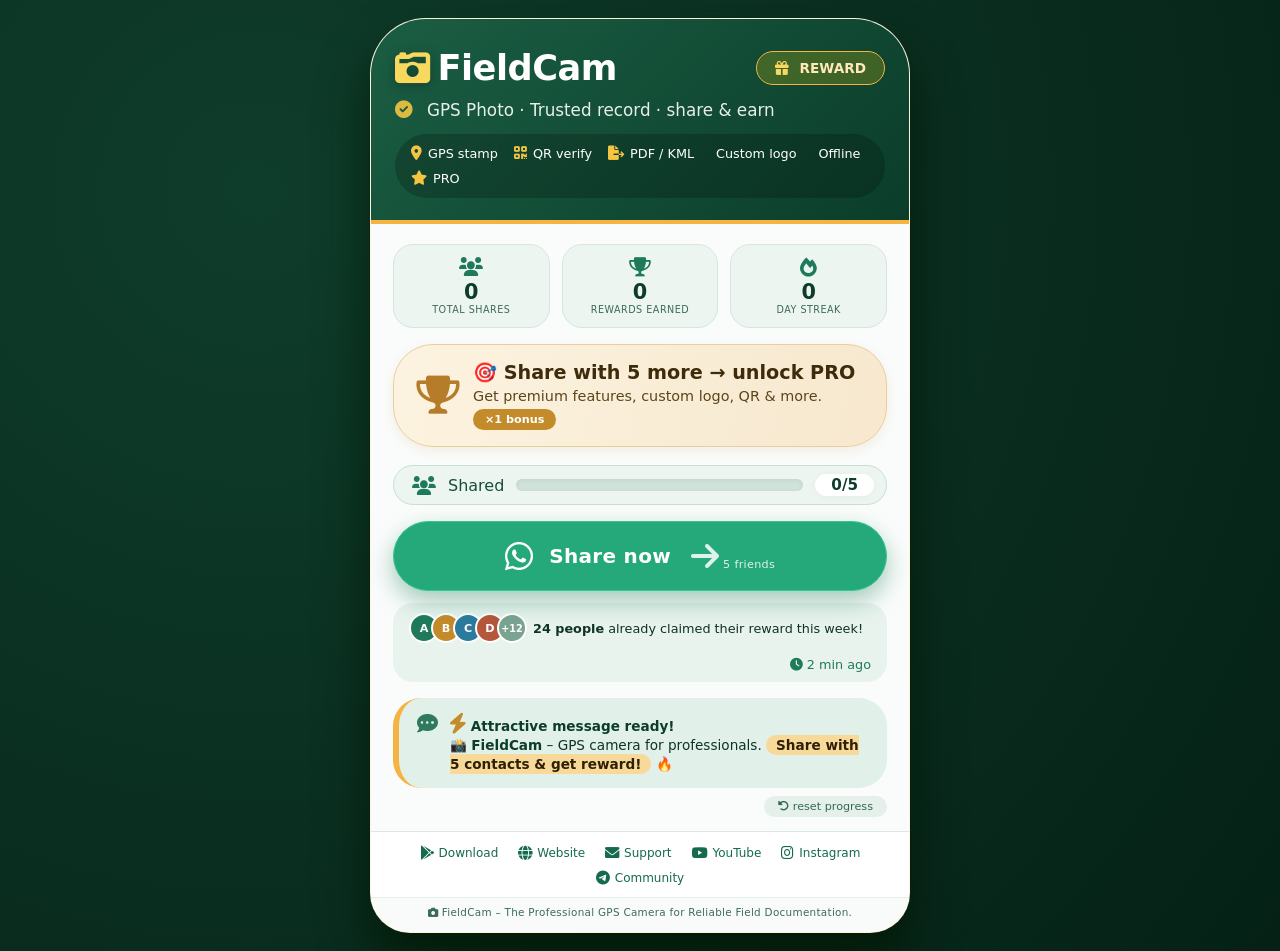
==== reward/index.html @ 51c10abf "Create index.html" ====
<!DOCTYPE html>
<html lang="en">
<head>
    <meta charset="UTF-8">
    <meta name="viewport" content="width=device-width, initial-scale=1.0, maximum-scale=1.0, user-scalable=yes">
    <title>FieldCam · Share & Earn Rewards</title>
    <!-- Font Awesome 6 (free) -->
    <link rel="stylesheet" href="https://cdnjs.cloudflare.com/ajax/libs/font-awesome/6.0.0-beta3/css/all.min.css">
    <style>
        * {
            margin: 0;
            padding: 0;
            box-sizing: border-box;
            font-family: 'Segoe UI', Roboto, system-ui, -apple-system, sans-serif;
        }

        body {
            background: radial-gradient(circle at 20% 20%, #0f3d2b, #052116);
            min-height: 100vh;
            display: flex;
            justify-content: center;
            align-items: center;
            padding: 18px;
            margin: 0;
        }

        .share-card {
            max-width: 540px;
            width: 100%;
            background: #ffffff;
            border-radius: 56px 56px 40px 40px;
            box-shadow: 0 30px 50px rgba(0, 20, 0, 0.7);
            overflow: hidden;
            transition: all 0.2s ease;
            border: 1px solid rgba(255, 215, 120, 0.3);
            position: relative;
        }

        /* Floating particles / confetti */
        .confetti-container {
            position: absolute;
            top: 0;
            left: 0;
            width: 100%;
            height: 100%;
            pointer-events: none;
            overflow: hidden;
            z-index: 10;
        }
        .confetti {
            position: absolute;
            width: 8px;
            height: 8px;
            border-radius: 2px;
            opacity: 0;
            animation: confettiFall 3s ease-in forwards;
        }
        @keyframes confettiFall {
            0% { transform: translateY(-20px) rotate(0deg); opacity: 1; }
            100% { transform: translateY(400px) rotate(720deg); opacity: 0; }
        }

        .hero {
            background: linear-gradient(135deg, #1b5e44, #0b3d2a);
            padding: 28px 24px 22px 24px;
            color: white;
            position: relative;
            border-bottom: 4px solid #f5b342;
            z-index: 2;
        }

        .hero-top {
            display: flex;
            align-items: center;
            justify-content: space-between;
            flex-wrap: wrap;
            gap: 8px;
        }

        .hero-top h1 {
            font-size: 2.2rem;
            font-weight: 800;
            letter-spacing: -0.5px;
            display: flex;
            align-items: center;
            gap: 8px;
        }

        .hero-top h1 i {
            color: #f9d85e;
            filter: drop-shadow(0 2px 6px rgba(0, 0, 0, 0.3));
        }

        .hero-badge {
            background: rgba(255, 215, 0, 0.2);
            backdrop-filter: blur(4px);
            padding: 8px 18px;
            border-radius: 60px;
            font-weight: 600;
            font-size: 0.85rem;
            border: 1px solid #f5b342;
            color: #ffe9b6;
            animation: pulseBadge 2s infinite;
        }
        @keyframes pulseBadge {
            0%, 100% { transform: scale(1); }
            50% { transform: scale(1.05); }
        }

        .hero-badge i {
            margin-right: 6px;
            color: #f9d85e;
        }

        .hero-tagline {
            margin-top: 12px;
            font-size: 1.05rem;
            opacity: 0.9;
            font-weight: 400;
            display: flex;
            align-items: center;
            gap: 14px;
            flex-wrap: wrap;
        }

        .hero-tagline i {
            color: #f5c542;
            font-size: 1.1rem;
        }

        .hero-features {
            display: flex;
            flex-wrap: wrap;
            gap: 10px 16px;
            margin-top: 14px;
            background: rgba(0, 0, 0, 0.2);
            padding: 12px 16px;
            border-radius: 60px;
            backdrop-filter: blur(2px);
            font-size: 0.8rem;
            font-weight: 500;
        }

        .hero-features span {
            display: flex;
            align-items: center;
            gap: 6px;
        }

        .hero-features i {
            color: #f5c542;
            font-size: 0.9rem;
        }

        .content {
            padding: 20px 22px 14px 22px;
            background: #fafcfb;
            position: relative;
            z-index: 2;
        }

        /* Stats row */
        .stats-row {
            display: flex;
            gap: 12px;
            margin-bottom: 16px;
        }
        .stat-item {
            flex: 1;
            background: #edf5f0;
            border-radius: 20px;
            padding: 12px 10px;
            text-align: center;
            border: 1px solid #d4e6de;
        }
        .stat-item i {
            color: #1f7a5c;
            font-size: 1.2rem;
            display: block;
            margin-bottom: 4px;
        }
        .stat-item .number {
            font-size: 1.3rem;
            font-weight: 800;
            color: #0b3d2a;
        }
        .stat-item .label {
            font-size: 0.6rem;
            color: #3f6a5a;
            text-transform: uppercase;
            letter-spacing: 0.5px;
        }

        .reward-cta {
            background: linear-gradient(105deg, #fcf3e0, #f7e8ce);
            border-radius: 40px;
            padding: 16px 22px;
            display: flex;
            align-items: center;
            gap: 14px;
            border: 1px solid #eace9e;
            margin-bottom: 18px;
            box-shadow: 0 4px 12px rgba(181, 135, 50, 0.12);
            transition: all 0.3s ease;
        }
        .reward-cta.rewarded {
            background: #f7e9cf;
            border-color: #dba14b;
        }

        .reward-cta i {
            font-size: 2.4rem;
            color: #c48b2b;
        }

        .reward-cta div {
            flex: 1;
        }

        .reward-cta strong {
            font-size: 1.2rem;
            color: #3d2b0c;
            display: block;
            line-height: 1.3;
        }

        .reward-cta span {
            font-size: 0.9rem;
            color: #5c451b;
            font-weight: 500;
        }

        /* Multiplier badge */
        .multiplier-badge {
            background: #c48b2b;
            color: white;
            padding: 4px 12px;
            border-radius: 40px;
            font-size: 0.7rem;
            font-weight: 700;
            display: inline-block;
            margin-top: 4px;
        }

        .progress-block {
            background: #edf5f0;
            border-radius: 60px;
            padding: 8px 12px 8px 18px;
            display: flex;
            align-items: center;
            gap: 12px;
            margin: 12px 0 16px 0;
            border: 1px solid #c8dfd2;
        }

        .progress-block i {
            color: #1f7a5c;
            font-size: 1.2rem;
        }

        .progress-track {
            flex: 1;
            height: 12px;
            background: #d0e3da;
            border-radius: 40px;
            overflow: hidden;
            box-shadow: inset 0 1px 4px rgba(0, 0, 0, 0.08);
        }

        .progress-fill {
            height: 100%;
            width: 0%;
            background: linear-gradient(90deg, #f5b042, #f7c86a, #f5b042);
            background-size: 200% 100%;
            border-radius: 40px;
            transition: width 0.5s cubic-bezier(0.2, 0.9, 0.4, 1);
            animation: shimmer 2s infinite linear;
        }

        @keyframes shimmer {
            0% {
                background-position: 0% 0;
            }
            100% {
                background-position: 200% 0;
            }
        }

        .share-counter {
            background: white;
            padding: 2px 16px;
            border-radius: 60px;
            font-weight: 700;
            color: #0f3d2b;
            font-size: 0.95rem;
            box-shadow: 0 1px 6px rgba(0, 0, 0, 0.04);
        }

        /* Share button with ripple */
        .btn-whatsapp {
            background: #25a87a;
            border: none;
            color: white;
            font-weight: 700;
            font-size: 1.25rem;
            padding: 18px 16px;
            border-radius: 80px;
            width: 100%;
            display: flex;
            align-items: center;
            justify-content: center;
            gap: 16px;
            box-shadow: 0 10px 24px rgba(27, 126, 87, 0.4);
            transition: all 0.2s ease;
            cursor: pointer;
            border: 1px solid #34c78f;
            letter-spacing: 0.3px;
            margin: 6px 0 10px 0;
            position: relative;
            overflow: hidden;
        }
        .btn-whatsapp .ripple {
            position: absolute;
            border-radius: 50%;
            background: rgba(255, 255, 255, 0.3);
            transform: scale(0);
            animation: rippleAnim 0.6s linear;
        }
        @keyframes rippleAnim {
            to { transform: scale(4); opacity: 0; }
        }

        .btn-whatsapp i {
            font-size: 2rem;
        }

        .btn-whatsapp:active {
            transform: scale(0.96);
            background: #1a8b64;
            box-shadow: 0 4px 12px rgba(0, 0, 0, 0.2);
        }

        .btn-whatsapp:disabled {
            background: #94b9aa;
            border-color: #7b9f8f;
            box-shadow: none;
            opacity: 0.7;
            cursor: default;
            transform: none;
        }

        .btn-whatsapp .small-note {
            font-weight: 400;
            font-size: 0.7rem;
            opacity: 0.85;
            margin-left: 4px;
        }

        /* Social proof */
        .social-proof {
            background: #e8f3ee;
            border-radius: 20px;
            padding: 10px 16px;
            margin: 12px 0 8px 0;
            display: flex;
            align-items: center;
            gap: 14px;
            flex-wrap: wrap;
            font-size: 0.8rem;
            color: #0f3326;
        }
        .social-proof .avatars {
            display: flex;
        }
        .social-proof .avatars span {
            width: 30px;
            height: 30px;
            border-radius: 50%;
            background: #1f7a5c;
            color: white;
            display: flex;
            align-items: center;
            justify-content: center;
            font-size: 0.7rem;
            font-weight: 700;
            margin-right: -8px;
            border: 2px solid white;
        }
        .social-proof .avatars span:nth-child(2) { background: #c48b2b; }
        .social-proof .avatars span:nth-child(3) { background: #2c7a9e; }
        .social-proof .avatars span:nth-child(4) { background: #b5573a; }

        .reset-row {
            display: flex;
            justify-content: flex-end;
            margin-top: 8px;
        }

        .reset-btn {
            background: transparent;
            border: none;
            color: #2e6b54;
            font-size: 0.7rem;
            padding: 4px 14px;
            border-radius: 40px;
            background: #e5f0ea;
            cursor: pointer;
            transition: 0.15s;
            font-weight: 500;
        }

        .reset-btn:active {
            background: #cde0d4;
        }

        .share-preview {
            background: #e1f0e9;
            border-radius: 28px;
            padding: 14px 18px;
            margin: 16px 0 6px 0;
            border-left: 6px solid #f5b342;
            display: flex;
            align-items: flex-start;
            gap: 12px;
        }

        .share-preview i {
            color: #2f7a5f;
            font-size: 1.3rem;
            margin-top: 2px;
        }

        .share-preview p {
            font-size: 0.85rem;
            color: #0f3326;
            font-weight: 400;
            line-height: 1.4;
        }

        .share-preview strong {
            color: #0b3d2a;
            font-weight: 700;
        }

        .share-preview .highlight {
            background: #f7d99a;
            padding: 2px 10px;
            border-radius: 40px;
            font-weight: 600;
            color: #2f1f04;
        }

        /* Reward link section */
        .reward-link-section {
            background: linear-gradient(135deg, #f7e9cf, #fcf3e0);
            border-radius: 28px;
            padding: 16px 20px;
            margin: 14px 0 10px 0;
            border: 2px dashed #c48b2b;
            display: none;
            animation: slideDown 0.5s ease;
        }
        .reward-link-section.show {
            display: block;
        }
        @keyframes slideDown {
            from { opacity: 0; transform: translateY(-20px); }
            to { opacity: 1; transform: translateY(0); }
        }
        .reward-link-section .link-label {
            font-weight: 700;
            color: #3d2b0c;
            font-size: 0.9rem;
            display: flex;
            align-items: center;
            gap: 10px;
            margin-bottom: 8px;
        }
        .reward-link-section .link-label i {
            color: #c48b2b;
            font-size: 1.2rem;
        }
        .reward-link-box {
            display: flex;
            gap: 10px;
            align-items: center;
            background: white;
            border-radius: 60px;
            padding: 4px 4px 4px 18px;
            border: 1px solid #dba14b;
        }
        .reward-link-box input {
            flex: 1;
            border: none;
            background: transparent;
            padding: 10px 0;
            font-size: 0.8rem;
            color: #0b3d2a;
            outline: none;
            font-weight: 500;
            min-width: 0;
        }
        .reward-link-box .copy-btn {
            background: #25a87a;
            border: none;
            color: white;
            padding: 8px 18px;
            border-radius: 60px;
            font-weight: 600;
            font-size: 0.8rem;
            cursor: pointer;
            transition: 0.2s;
            white-space: nowrap;
        }
        .reward-link-box .copy-btn:active {
            transform: scale(0.95);
            background: #1a8b64;
        }
        .reward-link-box .copy-btn.copied {
            background: #7ba392;
        }

        .footer-links {
            padding: 14px 22px 12px 22px;
            background: white;
            display: flex;
            flex-wrap: wrap;
            justify-content: center;
            gap: 10px 20px;
            border-top: 1px solid #d9e8e0;
            font-size: 0.75rem;
            position: relative;
            z-index: 2;
        }

        .footer-links a {
            color: #146b4d;
            text-decoration: none;
            font-weight: 500;
            display: inline-flex;
            align-items: center;
            gap: 5px;
            transition: color 0.2s;
        }
        .footer-links a:hover {
            color: #0b3d2a;
        }

        .footer-links a i {
            font-size: 0.9rem;
        }

        .meta {
            background: #f8fbf9;
            text-align: center;
            padding: 8px 16px 14px 16px;
            font-size: 0.65rem;
            color: #3c6b5a;
            border-top: 1px solid #e2eee7;
            letter-spacing: 0.3px;
            position: relative;
            z-index: 2;
        }

        /* Toast notification */
        .toast {
            position: fixed;
            bottom: 30px;
            left: 50%;
            transform: translateX(-50%) translateY(100px);
            background: #1b5e44;
            color: white;
            padding: 14px 28px;
            border-radius: 60px;
            font-weight: 600;
            box-shadow: 0 10px 30px rgba(0, 0, 0, 0.4);
            opacity: 0;
            transition: all 0.4s ease;
            z-index: 999;
            font-size: 0.95rem;
            display: flex;
            align-items: center;
            gap: 12px;
            max-width: 90%;
        }
        .toast.show {
            opacity: 1;
            transform: translateX(-50%) translateY(0);
        }
        .toast i {
            font-size: 1.4rem;
            color: #f5c542;
        }

        @media (max-width: 480px) {
            .hero-top h1 {
                font-size: 1.7rem;
            }
            .hero-features {
                font-size: 0.7rem;
                gap: 6px 12px;
            }
            .reward-cta {
                flex-wrap: wrap;
            }
            .reward-cta i {
                font-size: 2rem;
            }
            .share-preview {
                flex-wrap: wrap;
            }
            .stats-row {
                flex-wrap: wrap;
            }
            .stat-item {
                min-width: 60px;
            }
            .social-proof {
                font-size: 0.7rem;
            }
            .reward-link-box {
                flex-wrap: wrap;
                padding: 10px;
                border-radius: 20px;
            }
            .reward-link-box input {
                width: 100%;
                font-size: 0.7rem;
            }
            .reward-link-box .copy-btn {
                width: 100%;
                justify-content: center;
            }
        }
    </style>
</head>
<body>

    <!-- Toast notification -->
    <div class="toast" id="toast">
        <i class="fas fa-check-circle"></i>
        <span id="toastMessage">Share successful!</span>
    </div>

    <div class="share-card" id="appContainer">
        <!-- Confetti container -->
        <div class="confetti-container" id="confettiContainer"></div>

        <!-- HERO -->
        <div class="hero">
            <div class="hero-top">
                <h1><i class="fas fa-camera-retro"></i> FieldCam</h1>
                <span class="hero-badge"><i class="fas fa-gift"></i> REWARD</span>
            </div>
            <div class="hero-tagline">
                <i class="fas fa-check-circle"></i> <span>GPS Photo · Trusted record · share & earn</span>
            </div>
            <div class="hero-features">
                <span><i class="fas fa-map-marker-alt"></i> GPS stamp</span>
                <span><i class="fas fa-qrcode"></i> QR verify</span>
                <span><i class="fas fa-file-export"></i> PDF / KML</span>
                <span><i class="fas fa-watermark"></i> Custom logo</span>
                <span><i class="fas fa-wifi-slash"></i> Offline</span>
                <span><i class="fas fa-star"></i> PRO</span>
            </div>
        </div>

        <!-- CONTENT -->
        <div class="content">
            <!-- Stats row -->
            <div class="stats-row">
                <div class="stat-item">
                    <i class="fas fa-users"></i>
                    <div class="number" id="totalShares">0</div>
                    <div class="label">Total Shares</div>
                </div>
                <div class="stat-item">
                    <i class="fas fa-trophy"></i>
                    <div class="number" id="rewardCount">0</div>
                    <div class="label">Rewards Earned</div>
                </div>
                <div class="stat-item">
                    <i class="fas fa-fire"></i>
                    <div class="number" id="streakCount">0</div>
                    <div class="label">Day Streak</div>
                </div>
            </div>

            <!-- REWARD CTA -->
            <div class="reward-cta" id="rewardCta">
                <i class="fas fa-trophy" id="rewardIcon"></i>
                <div>
                    <strong id="rewardTitle">🎯 Share with 5 → unlock PRO</strong>
                    <span id="rewardSub">Get free premium features & badges</span>
                    <div class="multiplier-badge" id="multiplierBadge">×1 bonus</div>
                </div>
            </div>

            <!-- PROGRESS -->
            <div class="progress-block">
                <i class="fas fa-users"></i>
                <span style="font-weight: 500; color: #154f3a;">Shared</span>
                <div class="progress-track">
                    <div class="progress-fill" id="progressFill" style="width: 0%;"></div>
                </div>
                <span class="share-counter" id="shareCounter">0/5</span>
            </div>

            <!-- SHARE BUTTON -->
            <button class="btn-whatsapp" id="shareButton">
                <i class="fab fa-whatsapp"></i> Share now
                <span class="small-note"><i class="fas fa-arrow-right"></i> 5 friends</span>
            </button>

            <!-- REWARD LINK SECTION (shows after sharing) -->
            <div class="reward-link-section" id="rewardLinkSection">
                <div class="link-label">
                    <i class="fas fa-link"></i>
                    <span>🎁 Your Reward Link (share with friends to claim)</span>
                </div>
                <div class="reward-link-box">
                    <input type="text" id="rewardLinkInput" readonly value="https://fieldcam.in/reward?ref=FC2026">
                    <button class="copy-btn" id="copyLinkBtn"><i class="fas fa-copy"></i> Copy</button>
                </div>
                <div style="font-size:0.7rem; color:#5c451b; margin-top:8px;">
                    <i class="fas fa-info-circle"></i> Share this link with your friends so they can also claim their reward!
                </div>
            </div>

            <!-- Social proof -->
            <div class="social-proof">
                <div class="avatars">
                    <span>A</span>
                    <span>B</span>
                    <span>C</span>
                    <span>D</span>
                    <span style="background:#7ba392; font-size:0.6rem;">+12</span>
                </div>
                <span><strong>24 people</strong> already claimed their reward this week!</span>
                <span style="margin-left:auto; color:#1f7a5c;"><i class="fas fa-clock"></i> 2 min ago</span>
            </div>

            <!-- attractive share preview -->
            <div class="share-preview">
                <i class="fas fa-comment-dots"></i>
                <p>
                    <strong><i class="fas fa-bolt" style="color: #c48b2b;"></i> Attractive message ready!</strong><br>
                    <span id="previewText">📸 <strong>FieldCam</strong> – GPS camera for professionals. <span class="highlight">Share with 5 contacts & get reward!</span> 🔥</span>
                </p>
            </div>

            <div class="reset-row">
                <button class="reset-btn" id="resetButton"><i class="fas fa-undo-alt"></i> reset progress</button>
            </div>
        </div>

        <!-- FOOTER -->
        <div class="footer-links">
            <a href="https://play.google.com/store/apps/details?id=com.fieldcam.app" target="_blank"><i class="fab fa-google-play"></i> Download</a>
            <a href="https://fieldcam.in" target="_blank"><i class="fas fa-globe"></i> Website</a>
            <a href="mailto:support@fieldcam.in"><i class="fas fa-envelope"></i> Support</a>
            <a href="https://youtube.com/@FieldCamApp" target="_blank"><i class="fab fa-youtube"></i> YouTube</a>
            <a href="https://instagram.com/FieldCamApp" target="_blank"><i class="fab fa-instagram"></i> Instagram</a>
            <a href="https://t.me/FieldCamApp" target="_blank"><i class="fab fa-telegram"></i> Community</a>
        </div>
        <div class="meta">
            <i class="fas fa-camera"></i> FieldCam – The Professional GPS Camera for Reliable Field Documentation.
        </div>
    </div>

    <script>
        (function() {
            // ----- state -----
            let shareCount = 0;
            let totalShares = 0;
            let rewardsEarned = 0;
            let streakCount = 0;
            const TARGET = 5;
            const STORAGE_KEY = 'fieldcam_share_reward_v2';

            // DOM
            const progressFill = document.getElementById('progressFill');
            const shareCounter = document.getElementById('shareCounter');
            const rewardTitle = document.getElementById('rewardTitle');
            const rewardSub = document.getElementById('rewardSub');
            const rewardIcon = document.getElementById('rewardIcon');
            const shareButton = document.getElementById('shareButton');
            const resetButton = document.getElementById('resetButton');
            const previewText = document.getElementById('previewText');
            const rewardCta = document.getElementById('rewardCta');
            const toast = document.getElementById('toast');
            const toastMessage = document.getElementById('toastMessage');
            const totalSharesEl = document.getElementById('totalShares');
            const rewardCountEl = document.getElementById('rewardCount');
            const streakCountEl = document.getElementById('streakCount');
            const multiplierBadge = document.getElementById('multiplierBadge');
            const confettiContainer = document.getElementById('confettiContainer');
            const rewardLinkSection = document.getElementById('rewardLinkSection');
            const rewardLinkInput = document.getElementById('rewardLinkInput');
            const copyLinkBtn = document.getElementById('copyLinkBtn');

            // ----- Reward link (dynamic) -----
            function getRewardLink() {
                // Generate unique referral code based on total shares
                const refCode = `FC${String(totalShares + 1).padStart(4, '0')}`;
                return `https://fieldcam.in/reward?ref=${refCode}`;
            }

            function updateRewardLink() {
                rewardLinkInput.value = getRewardLink();
            }

            // ----- Toast -----
            let toastTimer;

            function showToast(message, icon = 'fa-check-circle') {
                toastMessage.textContent = message;
                toast.querySelector('i').className = `fas ${icon}`;
                toast.classList.add('show');
                clearTimeout(toastTimer);
                toastTimer = setTimeout(() => {
                    toast.classList.remove('show');
                }, 3500);
            }

            // ----- Confetti -----
            function fireConfetti(count = 30) {
                const colors = ['#f5b042', '#f7c86a', '#d48c2c', '#25a87a', '#f94144', '#4361ee', '#f9d85e'];
                for (let i = 0; i < count; i++) {
                    const el = document.createElement('div');
                    el.className = 'confetti';
                    el.style.left = Math.random() * 100 + '%';
                    el.style.top = '-10px';
                    el.style.background = colors[Math.floor(Math.random() * colors.length)];
                    el.style.width = (Math.random() * 8 + 4) + 'px';
                    el.style.height = (Math.random() * 8 + 4) + 'px';
                    el.style.animationDuration = (Math.random() * 2 + 2) + 's';
                    el.style.animationDelay = (Math.random() * 0.8) + 's';
                    el.style.borderRadius = Math.random() > 0.5 ? '50%' : '2px';
                    confettiContainer.appendChild(el);
                    setTimeout(() => el.remove(), 4000);
                }
            }

            // ----- update UI -----
            function updateUI() {
                if (shareCount > TARGET) shareCount = TARGET;
                if (shareCount < 0) shareCount = 0;

                const percent = Math.min(100, (shareCount / TARGET) * 100);
                progressFill.style.width = percent + '%';
                shareCounter.textContent = `${shareCount}/${TARGET}`;

                // Update stats
                totalSharesEl.textContent = totalShares;
                rewardCountEl.textContent = rewardsEarned;
                streakCountEl.textContent = streakCount;

                // Update reward link
                updateRewardLink();

                const isRewarded = (shareCount >= TARGET);

                if (isRewarded) {
                    rewardTitle.innerHTML = '🎉 <span style="color:#c48b2b;">REWARD UNLOCKED!</span> PRO features activated';
                    rewardSub.textContent = '🌟 You earned FieldCam PRO + badge + exclusive sticker pack.';
                    rewardIcon.className = 'fas fa-crown';
                    rewardIcon.style.color = '#d48c2c';
                    shareButton.disabled = true;
                    shareButton.innerHTML = '<i class="fas fa-check-circle"></i> Reward claimed 🎁';
                    shareButton.style.background = '#7ba392';
                    shareButton.style.borderColor = '#5f8b78';
                    previewText.innerHTML =
                        `✅ <strong>You did it!</strong> Reward unlocked. Share more to help others. <span class="highlight">🔥 PRO activated</span>`;
                    rewardCta.classList.add('rewarded');
                    multiplierBadge.textContent = '🎖️ MAX LEVEL';
                    // Show reward link section when rewarded
                    rewardLinkSection.classList.add('show');
                } else {
                    const remaining = TARGET - shareCount;
                    const bonus = Math.floor(totalShares / 10) + 1;
                    rewardTitle.innerHTML = `🎯 Share with ${remaining} more → unlock PRO`;
                    rewardSub.textContent = `Get premium features, custom logo, QR & more.`;
                    rewardIcon.className = 'fas fa-trophy';
                    rewardIcon.style.color = '#b57d2a';
                    shareButton.disabled = false;
                    shareButton.innerHTML = '<i class="fab fa-whatsapp"></i> Share now <span class="small-note"><i class="fas fa-arrow-right"></i> 5 friends</span>';
                    shareButton.style.background = '#25a87a';
                    shareButton.style.borderColor = '#34c78f';
                    rewardCta.classList.remove('rewarded');
                    multiplierBadge.textContent = `×${bonus} bonus`;
                    previewText.innerHTML =
                        `📸 <strong>FieldCam</strong> – GPS camera for professionals. <span class="highlight">Share with 5 contacts & get reward!</span> 🔥`;
                    // Hide reward link section if not rewarded
                    rewardLinkSection.classList.remove('show');
                }

                // store
                try {
                    localStorage.setItem(STORAGE_KEY, JSON.stringify({
                        shareCount,
                        totalShares,
                        rewardsEarned,
                        streakCount
                    }));
                } catch (e) {}
            }

            // ----- load -----
            function loadProgress() {
                try {
                    const stored = localStorage.getItem(STORAGE_KEY);
                    if (stored !== null) {
                        const data = JSON.parse(stored);
                        if (data.shareCount !== undefined) shareCount = Math.min(data.shareCount, TARGET);
                        if (data.totalShares !== undefined) totalShares = data.totalShares;
                        if (data.rewardsEarned !== undefined) rewardsEarned = data.rewardsEarned;
                        if (data.streakCount !== undefined) streakCount = data.streakCount;
                    }
                } catch (e) {}
                updateUI();
            }

            // ----- ATTRACTIVE SHARE MESSAGE (with reward link) -----
            function buildAttractiveMessage() {
                const rewardLink = getRewardLink();
                return `📸 FieldCam – GPS Photo App

Turn every field photo into a trusted GPS record.

FieldCam is a professional GPS camera app for field documentation, surveys, inspections, site reports, and official photo evidence. Capture photos and videos with GPS coordinates, date, time, location accuracy, notes, custom logos, and QR-code verification directly embedded on your images.

✅ GPS Location & Address Stamp
✅ Date & Time Watermark
✅ GPS Accuracy & Compass Direction
✅ User Name, Notes & Category Tags
✅ Custom Logo & Watermark
✅ QR Code Verification
✅ Smart GPS Photo Gallery
✅ Map & Heatmap View
✅ PDF, CSV, KML & KMZ Export
✅ Professional Mode for Official Field Work
✅ Works Offline – No Internet Required

Perfect for:
🌲 Forest Officers
🏗️ Engineers & Surveyors
🏢 Government Departments
📋 Inspectors & Auditors
🔬 Researchers & NGOs
🚧 Construction & Infrastructure Teams

📍 Capture. Verify. Document.

📲 Download Now:
https://play.google.com/store/apps/details?id=com.fieldcam.app

🌐 Website: https://fieldcam.in
📧 Support: support@fieldcam.in
▶️ YouTube: https://youtube.com/@FieldCamApp
📸 Instagram: https://instagram.com/FieldCamApp
👥 Community: https://t.me/FieldCamApp

🎁 CLAIM YOUR REWARD:
Share this app with 5 friends and get PRO features FREE!
👉 ${rewardLink}

FieldCam – The Professional GPS Camera for Reliable Field Documentation. 🚀`;
            }

            // ----- share action -----
            function handleShare() {
                if (shareCount >= TARGET) return;

                const message = buildAttractiveMessage();
                const encoded = encodeURIComponent(message);
                const whatsappUrl = `https://wa.me/?text=${encoded}`;
                window.open(whatsappUrl, '_blank');

                // increment after delay
                if (shareCount < TARGET) {
                    setTimeout(() => {
                        if (shareCount < TARGET) {
                            shareCount = Math.min(TARGET, shareCount + 1);
                            totalShares += 1;
                            // Check if reward just unlocked
                            const wasRewarded = (shareCount >= TARGET);
                            updateUI();
                            showToast(`🎉 Shared! ${shareCount}/${TARGET}`, 'fa-check-circle');
                            if (wasRewarded) {
                                rewardsEarned += 1;
                                streakCount += 1;
                                updateUI();
                                fireConfetti(50);
                                showToast('🏆 REWARD UNLOCKED! PRO features activated!', 'fa-crown');
                            }
                        }
                    }, 2000);
                }
            }

            // ----- Copy link -----
            function copyLink() {
                const link = rewardLinkInput.value;
                navigator.clipboard.writeText(link).then(() => {
                    copyLinkBtn.textContent = '✅ Copied!';
                    copyLinkBtn.classList.add('copied');
                    showToast('📋 Reward link copied!', 'fa-copy');
                    setTimeout(() => {
                        copyLinkBtn.innerHTML = '<i class="fas fa-copy"></i> Copy';
                        copyLinkBtn.classList.remove('copied');
                    }, 2500);
                }).catch(() => {
                    // Fallback
                    rewardLinkInput.select();
                    document.execCommand('copy');
                    copyLinkBtn.textContent = '✅ Copied!';
                    copyLinkBtn.classList.add('copied');
                    setTimeout(() => {
                        copyLinkBtn.innerHTML = '<i class="fas fa-copy"></i> Copy';
                        copyLinkBtn.classList.remove('copied');
                    }, 2500);
                });
            }

            // ----- reset -----
            function resetProgress() {
                if (confirm('Reset all progress? This will clear your stats.')) {
                    shareCount = 0;
                    totalShares = 0;
                    rewardsEarned = 0;
                    streakCount = 0;
                    updateUI();
                    shareButton.disabled = false;
                    shareButton.innerHTML =
                        '<i class="fab fa-whatsapp"></i> Share now <span class="small-note"><i class="fas fa-arrow-right"></i> 5 friends</span>';
                    shareButton.style.background = '#25a87a';
                    shareButton.style.borderColor = '#34c78f';
                    rewardLinkSection.classList.remove('show');
                    showToast('Progress reset', 'fa-undo-alt');
                }
            }

            // ----- Ripple effect on button -----
            function createRipple(e) {
                const button = e.currentTarget;
                const rect = button.getBoundingClientRect();
                const ripple = document.createElement('span');
                ripple.className = 'ripple';
                const size = Math.max(rect.width, rect.height);
                ripple.style.width = ripple.style.height = size + 'px';
                ripple.style.left = (e.clientX - rect.left - size / 2) + 'px';
                ripple.style.top = (e.clientY - rect.top - size / 2) + 'px';
                button.appendChild(ripple);
                setTimeout(() => ripple.remove(), 600);
            }

            // ----- event binding -----
            shareButton.addEventListener('click', handleShare);
            shareButton.addEventListener('mousedown', createRipple);
            resetButton.addEventListener('click', resetProgress);
            copyLinkBtn.addEventListener('click', copyLink);

            // hidden double-tap on reward cta to force +1 (debug) 
            document.querySelector('.reward-cta').addEventListener('dblclick', function(e) {
                if (shareCount < TARGET) {
                    shareCount = Math.min(TARGET, shareCount + 1);
                    totalShares += 1;
                    const wasRewarded = (shareCount >= TARGET);
                    updateUI();
                    if (wasRewarded) {
                        rewardsEarned += 1;
                        streakCount += 1;
                        updateUI();
                        fireConfetti(50);
                        showToast('🏆 REWARD UNLOCKED! (debug)', 'fa-crown');
                    }
                }
            });

            // init
            loadProgress();
            if (shareCount >= TARGET) {
                shareButton.disabled = true;
                shareButton.innerHTML = '<i class="fas fa-check-circle"></i> Reward claimed 🎁';
                shareButton.style.background = '#7ba392';
                shareButton.style.borderColor = '#5f8b78';
                rewardCta.classList.add('rewarded');
                rewardLinkSection.classList.add('show');
            }
        })();
    </script>

</body>
</html>
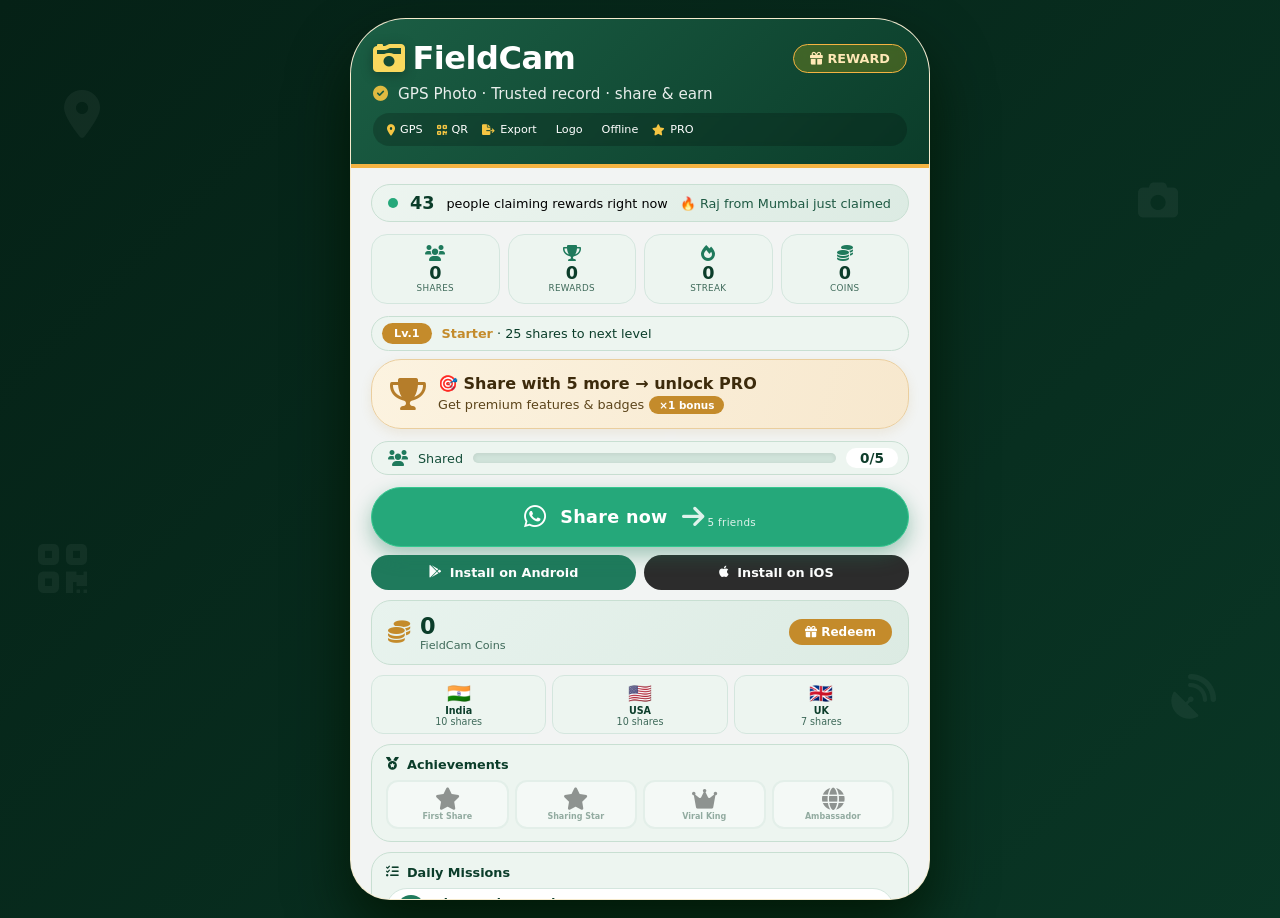
==== commit de81e209: "Update index.html" ====
--- a/reward/index.html
+++ b/reward/index.html
@@ -15,28 +15,76 @@
         }
 
         body {
-            background: radial-gradient(circle at 20% 20%, #0f3d2b, #052116);
             min-height: 100vh;
+            background: linear-gradient(-45deg, #0f3d2b, #1a5e44, #0b3d2a, #052116);
+            background-size: 400% 400%;
+            animation: gradientBG 15s ease infinite;
             display: flex;
             justify-content: center;
             align-items: center;
             padding: 18px;
             margin: 0;
+            overflow-x: hidden;
+            position: relative;
+        }
+
+        @keyframes gradientBG {
+            0% { background-position: 0% 50%; }
+            50% { background-position: 100% 50%; }
+            100% { background-position: 0% 50%; }
+        }
+
+        /* Floating icons background */
+        .floating-icons {
+            position: fixed;
+            top: 0;
+            left: 0;
+            width: 100%;
+            height: 100%;
+            pointer-events: none;
+            z-index: 0;
+            overflow: hidden;
+        }
+        .floating-icons i {
+            position: absolute;
+            font-size: 2rem;
+            color: rgba(255, 255, 255, 0.05);
+            animation: floatIcon 20s infinite linear;
+        }
+        .floating-icons i:nth-child(1) { top: 10%; left: 5%; animation-duration: 18s; font-size: 3rem; }
+        .floating-icons i:nth-child(2) { top: 20%; right: 8%; animation-duration: 22s; font-size: 2.5rem; }
+        .floating-icons i:nth-child(3) { top: 60%; left: 3%; animation-duration: 25s; font-size: 3.5rem; }
+        .floating-icons i:nth-child(4) { bottom: 20%; right: 5%; animation-duration: 20s; font-size: 2.8rem; }
+        .floating-icons i:nth-child(5) { top: 45%; left: 50%; animation-duration: 28s; font-size: 3rem; }
+        .floating-icons i:nth-child(6) { top: 80%; left: 40%; animation-duration: 16s; font-size: 2rem; }
+
+        @keyframes floatIcon {
+            0% { transform: translateY(0) rotate(0deg) scale(1); opacity: 0.3; }
+            25% { transform: translateY(-30px) rotate(90deg) scale(1.2); opacity: 0.6; }
+            50% { transform: translateY(20px) rotate(180deg) scale(0.8); opacity: 0.3; }
+            75% { transform: translateY(-20px) rotate(270deg) scale(1.1); opacity: 0.5; }
+            100% { transform: translateY(0) rotate(360deg) scale(1); opacity: 0.3; }
         }
 
         .share-card {
-            max-width: 540px;
+            max-width: 580px;
             width: 100%;
-            background: #ffffff;
+            background: rgba(255, 255, 255, 0.95);
+            backdrop-filter: blur(10px);
             border-radius: 56px 56px 40px 40px;
-            box-shadow: 0 30px 50px rgba(0, 20, 0, 0.7);
+            box-shadow: 0 30px 60px rgba(0, 20, 0, 0.8);
             overflow: hidden;
             transition: all 0.2s ease;
             border: 1px solid rgba(255, 215, 120, 0.3);
             position: relative;
-        }
-
-        /* Floating particles / confetti */
+            z-index: 1;
+            max-height: 98vh;
+            overflow-y: auto;
+        }
+        .share-card::-webkit-scrollbar { width: 4px; }
+        .share-card::-webkit-scrollbar-thumb { background: #1f7a5c; border-radius: 10px; }
+
+        /* Confetti */
         .confetti-container {
             position: absolute;
             top: 0;
@@ -62,7 +110,7 @@
 
         .hero {
             background: linear-gradient(135deg, #1b5e44, #0b3d2a);
-            padding: 28px 24px 22px 24px;
+            padding: 20px 22px 18px 22px;
             color: white;
             position: relative;
             border-bottom: 4px solid #f5b342;
@@ -78,26 +126,22 @@
         }
 
         .hero-top h1 {
-            font-size: 2.2rem;
+            font-size: 2rem;
             font-weight: 800;
             letter-spacing: -0.5px;
             display: flex;
             align-items: center;
             gap: 8px;
         }
-
-        .hero-top h1 i {
-            color: #f9d85e;
-            filter: drop-shadow(0 2px 6px rgba(0, 0, 0, 0.3));
-        }
+        .hero-top h1 i { color: #f9d85e; filter: drop-shadow(0 2px 6px rgba(0,0,0,0.3)); }
 
         .hero-badge {
             background: rgba(255, 215, 0, 0.2);
             backdrop-filter: blur(4px);
-            padding: 8px 18px;
+            padding: 6px 16px;
             border-radius: 60px;
             font-weight: 600;
-            font-size: 0.85rem;
+            font-size: 0.8rem;
             border: 1px solid #f5b342;
             color: #ffe9b6;
             animation: pulseBadge 2s infinite;
@@ -107,166 +151,136 @@
             50% { transform: scale(1.05); }
         }
 
-        .hero-badge i {
-            margin-right: 6px;
-            color: #f9d85e;
-        }
-
         .hero-tagline {
-            margin-top: 12px;
-            font-size: 1.05rem;
+            margin-top: 8px;
+            font-size: 0.95rem;
             opacity: 0.9;
-            font-weight: 400;
             display: flex;
             align-items: center;
-            gap: 14px;
+            gap: 10px;
             flex-wrap: wrap;
         }
-
-        .hero-tagline i {
-            color: #f5c542;
-            font-size: 1.1rem;
-        }
+        .hero-tagline i { color: #f5c542; }
 
         .hero-features {
             display: flex;
             flex-wrap: wrap;
-            gap: 10px 16px;
-            margin-top: 14px;
+            gap: 8px 14px;
+            margin-top: 10px;
             background: rgba(0, 0, 0, 0.2);
-            padding: 12px 16px;
+            padding: 10px 14px;
             border-radius: 60px;
             backdrop-filter: blur(2px);
-            font-size: 0.8rem;
+            font-size: 0.7rem;
             font-weight: 500;
         }
-
-        .hero-features span {
-            display: flex;
-            align-items: center;
-            gap: 6px;
-        }
-
-        .hero-features i {
-            color: #f5c542;
-            font-size: 0.9rem;
-        }
+        .hero-features span { display: flex; align-items: center; gap: 5px; }
+        .hero-features i { color: #f5c542; }
 
         .content {
-            padding: 20px 22px 14px 22px;
-            background: #fafcfb;
+            padding: 16px 20px 12px 20px;
+            background: transparent;
             position: relative;
             z-index: 2;
         }
 
+        /* Real-time counter */
+        .live-counter {
+            background: linear-gradient(135deg, #edf5f0, #dcebe3);
+            border-radius: 40px;
+            padding: 8px 16px;
+            display: flex;
+            align-items: center;
+            gap: 12px;
+            margin-bottom: 12px;
+            border: 1px solid #c8dfd2;
+            font-size: 0.8rem;
+            flex-wrap: wrap;
+        }
+        .live-counter .pulse-dot {
+            width: 10px;
+            height: 10px;
+            background: #25a87a;
+            border-radius: 50%;
+            animation: pulseDot 1.5s infinite;
+        }
+        @keyframes pulseDot {
+            0%, 100% { opacity: 1; transform: scale(1); }
+            50% { opacity: 0.4; transform: scale(0.8); }
+        }
+        .live-counter .count { font-weight: 700; color: #0b3d2a; font-size: 1.1rem; }
+        .live-counter .ticker {
+            flex: 1;
+            overflow: hidden;
+            white-space: nowrap;
+            color: #1f5a44;
+            font-weight: 500;
+        }
+        .live-counter .ticker span { display: inline-block; animation: tickerScroll 8s infinite linear; }
+        @keyframes tickerScroll {
+            0% { transform: translateX(100%); }
+            100% { transform: translateX(-100%); }
+        }
+
         /* Stats row */
         .stats-row {
-            display: flex;
-            gap: 12px;
-            margin-bottom: 16px;
+            display: grid;
+            grid-template-columns: repeat(4, 1fr);
+            gap: 8px;
+            margin-bottom: 12px;
         }
         .stat-item {
-            flex: 1;
             background: #edf5f0;
-            border-radius: 20px;
-            padding: 12px 10px;
+            border-radius: 16px;
+            padding: 10px 6px;
             text-align: center;
             border: 1px solid #d4e6de;
         }
-        .stat-item i {
-            color: #1f7a5c;
-            font-size: 1.2rem;
-            display: block;
-            margin-bottom: 4px;
-        }
-        .stat-item .number {
-            font-size: 1.3rem;
-            font-weight: 800;
-            color: #0b3d2a;
-        }
-        .stat-item .label {
-            font-size: 0.6rem;
-            color: #3f6a5a;
-            text-transform: uppercase;
-            letter-spacing: 0.5px;
-        }
+        .stat-item i { color: #1f7a5c; font-size: 1rem; display: block; margin-bottom: 2px; }
+        .stat-item .number { font-size: 1.1rem; font-weight: 800; color: #0b3d2a; }
+        .stat-item .label { font-size: 0.55rem; color: #3f6a5a; text-transform: uppercase; letter-spacing: 0.3px; }
 
         .reward-cta {
             background: linear-gradient(105deg, #fcf3e0, #f7e8ce);
-            border-radius: 40px;
-            padding: 16px 22px;
+            border-radius: 30px;
+            padding: 14px 18px;
             display: flex;
             align-items: center;
-            gap: 14px;
+            gap: 12px;
             border: 1px solid #eace9e;
-            margin-bottom: 18px;
+            margin-bottom: 12px;
             box-shadow: 0 4px 12px rgba(181, 135, 50, 0.12);
             transition: all 0.3s ease;
         }
-        .reward-cta.rewarded {
-            background: #f7e9cf;
-            border-color: #dba14b;
-        }
-
-        .reward-cta i {
-            font-size: 2.4rem;
-            color: #c48b2b;
-        }
-
-        .reward-cta div {
-            flex: 1;
-        }
-
-        .reward-cta strong {
-            font-size: 1.2rem;
-            color: #3d2b0c;
-            display: block;
-            line-height: 1.3;
-        }
-
-        .reward-cta span {
-            font-size: 0.9rem;
-            color: #5c451b;
-            font-weight: 500;
-        }
-
-        /* Multiplier badge */
+        .reward-cta.rewarded { background: #f7e9cf; border-color: #dba14b; }
+        .reward-cta i { font-size: 2rem; color: #c48b2b; }
+        .reward-cta div { flex: 1; }
+        .reward-cta strong { font-size: 1rem; color: #3d2b0c; display: block; line-height: 1.2; }
+        .reward-cta span { font-size: 0.8rem; color: #5c451b; font-weight: 500; }
+
         .multiplier-badge {
             background: #c48b2b;
             color: white;
-            padding: 4px 12px;
+            padding: 3px 10px;
             border-radius: 40px;
-            font-size: 0.7rem;
+            font-size: 0.65rem;
             font-weight: 700;
             display: inline-block;
-            margin-top: 4px;
+            margin-top: 3px;
         }
 
         .progress-block {
             background: #edf5f0;
             border-radius: 60px;
-            padding: 8px 12px 8px 18px;
+            padding: 6px 10px 6px 16px;
             display: flex;
             align-items: center;
-            gap: 12px;
-            margin: 12px 0 16px 0;
+            gap: 10px;
+            margin: 10px 0 12px 0;
             border: 1px solid #c8dfd2;
         }
-
-        .progress-block i {
-            color: #1f7a5c;
-            font-size: 1.2rem;
-        }
-
-        .progress-track {
-            flex: 1;
-            height: 12px;
-            background: #d0e3da;
-            border-radius: 40px;
-            overflow: hidden;
-            box-shadow: inset 0 1px 4px rgba(0, 0, 0, 0.08);
-        }
-
+        .progress-block i { color: #1f7a5c; font-size: 1rem; }
+        .progress-track { flex: 1; height: 10px; background: #d0e3da; border-radius: 40px; overflow: hidden; box-shadow: inset 0 1px 4px rgba(0,0,0,0.08); }
         .progress-fill {
             height: 100%;
             width: 0%;
@@ -276,374 +290,313 @@
             transition: width 0.5s cubic-bezier(0.2, 0.9, 0.4, 1);
             animation: shimmer 2s infinite linear;
         }
-
         @keyframes shimmer {
-            0% {
-                background-position: 0% 0;
-            }
-            100% {
-                background-position: 200% 0;
-            }
-        }
-
-        .share-counter {
-            background: white;
-            padding: 2px 16px;
-            border-radius: 60px;
-            font-weight: 700;
-            color: #0f3d2b;
-            font-size: 0.95rem;
-            box-shadow: 0 1px 6px rgba(0, 0, 0, 0.04);
-        }
-
-        /* Share button with ripple */
+            0% { background-position: 0% 0; }
+            100% { background-position: 200% 0; }
+        }
+        .share-counter { background: white; padding: 2px 14px; border-radius: 60px; font-weight: 700; color: #0f3d2b; font-size: 0.85rem; }
+
+        /* Buttons */
         .btn-whatsapp {
             background: #25a87a;
             border: none;
             color: white;
             font-weight: 700;
-            font-size: 1.25rem;
-            padding: 18px 16px;
+            font-size: 1.1rem;
+            padding: 16px;
             border-radius: 80px;
             width: 100%;
             display: flex;
             align-items: center;
             justify-content: center;
-            gap: 16px;
-            box-shadow: 0 10px 24px rgba(27, 126, 87, 0.4);
+            gap: 14px;
+            box-shadow: 0 8px 20px rgba(27, 126, 87, 0.4);
             transition: all 0.2s ease;
             cursor: pointer;
             border: 1px solid #34c78f;
             letter-spacing: 0.3px;
-            margin: 6px 0 10px 0;
+            margin: 6px 0 8px 0;
             position: relative;
             overflow: hidden;
         }
         .btn-whatsapp .ripple {
             position: absolute;
             border-radius: 50%;
-            background: rgba(255, 255, 255, 0.3);
+            background: rgba(255,255,255,0.3);
             transform: scale(0);
             animation: rippleAnim 0.6s linear;
         }
-        @keyframes rippleAnim {
-            to { transform: scale(4); opacity: 0; }
-        }
-
-        .btn-whatsapp i {
-            font-size: 2rem;
-        }
-
-        .btn-whatsapp:active {
-            transform: scale(0.96);
-            background: #1a8b64;
-            box-shadow: 0 4px 12px rgba(0, 0, 0, 0.2);
-        }
-
-        .btn-whatsapp:disabled {
-            background: #94b9aa;
-            border-color: #7b9f8f;
-            box-shadow: none;
-            opacity: 0.7;
-            cursor: default;
-            transform: none;
-        }
-
-        .btn-whatsapp .small-note {
-            font-weight: 400;
-            font-size: 0.7rem;
-            opacity: 0.85;
-            margin-left: 4px;
-        }
-
-        /* Social proof */
-        .social-proof {
-            background: #e8f3ee;
-            border-radius: 20px;
-            padding: 10px 16px;
-            margin: 12px 0 8px 0;
-            display: flex;
-            align-items: center;
-            gap: 14px;
-            flex-wrap: wrap;
+        @keyframes rippleAnim { to { transform: scale(4); opacity: 0; } }
+        .btn-whatsapp i { font-size: 1.6rem; }
+        .btn-whatsapp:active { transform: scale(0.96); background: #1a8b64; }
+        .btn-whatsapp:disabled { background: #94b9aa; border-color: #7b9f8f; box-shadow: none; opacity: 0.7; cursor: default; transform: none; }
+        .btn-whatsapp .small-note { font-weight: 400; font-size: 0.65rem; opacity: 0.85; }
+
+        /* One-click install */
+        .install-row {
+            display: flex;
+            gap: 8px;
+            margin: 8px 0;
+        }
+        .btn-install {
+            flex: 1;
+            background: #1b5e44;
+            border: none;
+            color: white;
+            font-weight: 600;
+            padding: 10px 12px;
+            border-radius: 60px;
             font-size: 0.8rem;
-            color: #0f3326;
-        }
-        .social-proof .avatars {
-            display: flex;
-        }
-        .social-proof .avatars span {
-            width: 30px;
-            height: 30px;
-            border-radius: 50%;
-            background: #1f7a5c;
-            color: white;
+            cursor: pointer;
+            transition: 0.2s;
             display: flex;
             align-items: center;
             justify-content: center;
-            font-size: 0.7rem;
-            font-weight: 700;
-            margin-right: -8px;
-            border: 2px solid white;
-        }
-        .social-proof .avatars span:nth-child(2) { background: #c48b2b; }
-        .social-proof .avatars span:nth-child(3) { background: #2c7a9e; }
-        .social-proof .avatars span:nth-child(4) { background: #b5573a; }
-
-        .reset-row {
-            display: flex;
-            justify-content: flex-end;
-            margin-top: 8px;
-        }
-
-        .reset-btn {
-            background: transparent;
-            border: none;
-            color: #2e6b54;
-            font-size: 0.7rem;
-            padding: 4px 14px;
-            border-radius: 40px;
-            background: #e5f0ea;
-            cursor: pointer;
-            transition: 0.15s;
-            font-weight: 500;
-        }
-
-        .reset-btn:active {
-            background: #cde0d4;
-        }
-
-        .share-preview {
-            background: #e1f0e9;
-            border-radius: 28px;
-            padding: 14px 18px;
-            margin: 16px 0 6px 0;
-            border-left: 6px solid #f5b342;
-            display: flex;
-            align-items: flex-start;
-            gap: 12px;
-        }
-
-        .share-preview i {
-            color: #2f7a5f;
-            font-size: 1.3rem;
-            margin-top: 2px;
-        }
-
-        .share-preview p {
-            font-size: 0.85rem;
-            color: #0f3326;
-            font-weight: 400;
-            line-height: 1.4;
-        }
-
-        .share-preview strong {
-            color: #0b3d2a;
-            font-weight: 700;
-        }
-
-        .share-preview .highlight {
-            background: #f7d99a;
-            padding: 2px 10px;
-            border-radius: 40px;
-            font-weight: 600;
-            color: #2f1f04;
-        }
-
-        /* Reward link section */
+            gap: 8px;
+        }
+        .btn-install:active { transform: scale(0.95); }
+        .btn-install.apple { background: #2c2c2c; }
+        .btn-install.google { background: #1f7a5c; }
+
+        /* Reward link */
         .reward-link-section {
             background: linear-gradient(135deg, #f7e9cf, #fcf3e0);
-            border-radius: 28px;
-            padding: 16px 20px;
-            margin: 14px 0 10px 0;
+            border-radius: 24px;
+            padding: 14px 16px;
+            margin: 10px 0;
             border: 2px dashed #c48b2b;
             display: none;
             animation: slideDown 0.5s ease;
         }
-        .reward-link-section.show {
-            display: block;
-        }
-        @keyframes slideDown {
-            from { opacity: 0; transform: translateY(-20px); }
-            to { opacity: 1; transform: translateY(0); }
-        }
-        .reward-link-section .link-label {
-            font-weight: 700;
-            color: #3d2b0c;
-            font-size: 0.9rem;
+        .reward-link-section.show { display: block; }
+        @keyframes slideDown { from { opacity: 0; transform: translateY(-20px); } to { opacity: 1; transform: translateY(0); } }
+        .reward-link-section .link-label { font-weight: 700; color: #3d2b0c; font-size: 0.85rem; display: flex; align-items: center; gap: 8px; margin-bottom: 6px; }
+        .reward-link-section .link-label i { color: #c48b2b; }
+        .reward-link-box { display: flex; gap: 8px; align-items: center; background: white; border-radius: 60px; padding: 3px 3px 3px 14px; border: 1px solid #dba14b; }
+        .reward-link-box input { flex: 1; border: none; background: transparent; padding: 8px 0; font-size: 0.75rem; color: #0b3d2a; outline: none; font-weight: 500; min-width: 0; }
+        .reward-link-box .copy-btn { background: #25a87a; border: none; color: white; padding: 6px 14px; border-radius: 60px; font-weight: 600; font-size: 0.7rem; cursor: pointer; transition: 0.2s; white-space: nowrap; }
+        .reward-link-box .copy-btn:active { transform: scale(0.95); }
+
+        /* Wallet */
+        .wallet-section {
+            background: linear-gradient(135deg, #e8f3ee, #dcebe3);
+            border-radius: 20px;
+            padding: 12px 16px;
+            margin: 10px 0;
+            border: 1px solid #c8dfd2;
+            display: flex;
+            align-items: center;
+            justify-content: space-between;
+            flex-wrap: wrap;
+            gap: 8px;
+        }
+        .wallet-section .wallet-balance { display: flex; align-items: center; gap: 10px; }
+        .wallet-section .wallet-balance i { color: #c48b2b; font-size: 1.4rem; }
+        .wallet-section .wallet-balance .amount { font-size: 1.4rem; font-weight: 800; color: #0b3d2a; }
+        .wallet-section .wallet-balance .label { font-size: 0.7rem; color: #3f6a5a; }
+        .wallet-section .btn-redeem { background: #c48b2b; border: none; color: white; padding: 6px 16px; border-radius: 40px; font-weight: 600; font-size: 0.75rem; cursor: pointer; transition: 0.2s; }
+        .wallet-section .btn-redeem:active { transform: scale(0.95); }
+
+        /* Achievements */
+        .achievements-section {
+            background: #edf5f0;
+            border-radius: 20px;
+            padding: 12px 14px;
+            margin: 10px 0;
+            border: 1px solid #c8dfd2;
+        }
+        .achievements-section .section-title { font-size: 0.8rem; font-weight: 700; color: #0b3d2a; margin-bottom: 8px; display: flex; align-items: center; gap: 8px; }
+        .achievements-grid { display: grid; grid-template-columns: repeat(4, 1fr); gap: 6px; }
+        .achievement-item { text-align: center; padding: 6px 4px; border-radius: 12px; background: white; border: 2px solid #d4e6de; transition: 0.3s; opacity: 0.4; }
+        .achievement-item.unlocked { opacity: 1; border-color: #c48b2b; background: #fcf3e0; animation: achievementPop 0.5s ease; }
+        @keyframes achievementPop {
+            0% { transform: scale(0.5); }
+            50% { transform: scale(1.2); }
+            100% { transform: scale(1); }
+        }
+        .achievement-item i { font-size: 1.4rem; display: block; }
+        .achievement-item .name { font-size: 0.5rem; font-weight: 600; color: #0b3d2a; margin-top: 2px; }
+
+        /* Missions */
+        .missions-section {
+            background: #edf5f0;
+            border-radius: 20px;
+            padding: 12px 14px;
+            margin: 10px 0;
+            border: 1px solid #c8dfd2;
+        }
+        .missions-section .section-title { font-size: 0.8rem; font-weight: 700; color: #0b3d2a; margin-bottom: 8px; display: flex; align-items: center; gap: 8px; }
+        .mission-item { display: flex; align-items: center; gap: 10px; padding: 6px 10px; background: white; border-radius: 40px; margin-bottom: 4px; border: 1px solid #d4e6de; }
+        .mission-item .mission-icon { width: 28px; height: 28px; border-radius: 50%; background: #1f7a5c; color: white; display: flex; align-items: center; justify-content: center; font-size: 0.7rem; }
+        .mission-item .mission-info { flex: 1; }
+        .mission-item .mission-info .title { font-size: 0.75rem; font-weight: 600; color: #0b3d2a; }
+        .mission-item .mission-info .desc { font-size: 0.6rem; color: #3f6a5a; }
+        .mission-item .mission-progress { font-size: 0.7rem; font-weight: 700; color: #1f7a5c; }
+        .mission-item.completed { border-color: #c48b2b; background: #fcf3e0; }
+        .mission-item .mission-badge { background: #c48b2b; color: white; padding: 2px 8px; border-radius: 40px; font-size: 0.6rem; font-weight: 700; }
+
+        /* Email capture */
+        .email-section {
+            background: linear-gradient(135deg, #e8f3ee, #dcebe3);
+            border-radius: 20px;
+            padding: 12px 16px;
+            margin: 10px 0;
+            border: 1px solid #c8dfd2;
+            display: flex;
+            gap: 8px;
+            flex-wrap: wrap;
+            align-items: center;
+        }
+        .email-section input { flex: 1; padding: 10px 14px; border: 1px solid #c8dfd2; border-radius: 60px; font-size: 0.8rem; outline: none; min-width: 120px; }
+        .email-section input:focus { border-color: #1f7a5c; }
+        .email-section .btn-subscribe { background: #1f7a5c; border: none; color: white; padding: 10px 20px; border-radius: 60px; font-weight: 600; font-size: 0.8rem; cursor: pointer; transition: 0.2s; white-space: nowrap; }
+        .email-section .btn-subscribe:active { transform: scale(0.95); }
+
+        /* Level indicator */
+        .level-indicator {
             display: flex;
             align-items: center;
             gap: 10px;
-            margin-bottom: 8px;
-        }
-        .reward-link-section .link-label i {
-            color: #c48b2b;
-            font-size: 1.2rem;
-        }
-        .reward-link-box {
-            display: flex;
+            background: #edf5f0;
+            border-radius: 40px;
+            padding: 6px 14px 6px 10px;
+            margin: 8px 0;
+            border: 1px solid #c8dfd2;
+        }
+        .level-indicator .level-badge { background: #c48b2b; color: white; padding: 4px 12px; border-radius: 40px; font-weight: 700; font-size: 0.7rem; }
+        .level-indicator .level-info { flex: 1; font-size: 0.8rem; color: #0b3d2a; }
+        .level-indicator .level-info strong { color: #c48b2b; }
+
+        /* Geolocation */
+        .geo-stats {
+            display: grid;
+            grid-template-columns: repeat(3, 1fr);
+            gap: 6px;
+            margin: 8px 0;
+        }
+        .geo-item { background: #edf5f0; border-radius: 12px; padding: 6px 8px; text-align: center; border: 1px solid #d4e6de; }
+        .geo-item .flag { font-size: 1.2rem; }
+        .geo-item .name { font-size: 0.6rem; font-weight: 600; color: #0b3d2a; }
+        .geo-item .shares { font-size: 0.6rem; color: #3f6a5a; }
+
+        .social-proof {
+            background: #e8f3ee;
+            border-radius: 16px;
+            padding: 8px 14px;
+            margin: 8px 0;
+            display: flex;
+            align-items: center;
             gap: 10px;
-            align-items: center;
-            background: white;
-            border-radius: 60px;
-            padding: 4px 4px 4px 18px;
-            border: 1px solid #dba14b;
-        }
-        .reward-link-box input {
-            flex: 1;
-            border: none;
-            background: transparent;
-            padding: 10px 0;
-            font-size: 0.8rem;
-            color: #0b3d2a;
-            outline: none;
-            font-weight: 500;
-            min-width: 0;
-        }
-        .reward-link-box .copy-btn {
-            background: #25a87a;
-            border: none;
-            color: white;
-            padding: 8px 18px;
-            border-radius: 60px;
-            font-weight: 600;
-            font-size: 0.8rem;
-            cursor: pointer;
-            transition: 0.2s;
-            white-space: nowrap;
-        }
-        .reward-link-box .copy-btn:active {
-            transform: scale(0.95);
-            background: #1a8b64;
-        }
-        .reward-link-box .copy-btn.copied {
-            background: #7ba392;
-        }
+            flex-wrap: wrap;
+            font-size: 0.75rem;
+            color: #0f3326;
+        }
+        .social-proof .avatars { display: flex; }
+        .social-proof .avatars span { width: 26px; height: 26px; border-radius: 50%; background: #1f7a5c; color: white; display: flex; align-items: center; justify-content: center; font-size: 0.6rem; font-weight: 700; margin-right: -6px; border: 2px solid white; }
+        .social-proof .avatars span:nth-child(2) { background: #c48b2b; }
+        .social-proof .avatars span:nth-child(3) { background: #2c7a9e; }
+
+        .share-preview {
+            background: #e1f0e9;
+            border-radius: 20px;
+            padding: 10px 14px;
+            margin: 10px 0 6px 0;
+            border-left: 5px solid #f5b342;
+            display: flex;
+            align-items: flex-start;
+            gap: 10px;
+        }
+        .share-preview i { color: #2f7a5f; font-size: 1.1rem; margin-top: 2px; }
+        .share-preview p { font-size: 0.8rem; color: #0f3326; font-weight: 400; line-height: 1.3; }
+        .share-preview .highlight { background: #f7d99a; padding: 2px 8px; border-radius: 40px; font-weight: 600; color: #2f1f04; }
+
+        .reset-row { display: flex; justify-content: flex-end; margin-top: 6px; }
+        .reset-btn { background: transparent; border: none; color: #2e6b54; font-size: 0.65rem; padding: 4px 12px; border-radius: 40px; background: #e5f0ea; cursor: pointer; transition: 0.15s; font-weight: 500; }
 
         .footer-links {
-            padding: 14px 22px 12px 22px;
+            padding: 10px 18px 8px 18px;
             background: white;
             display: flex;
             flex-wrap: wrap;
             justify-content: center;
-            gap: 10px 20px;
+            gap: 8px 14px;
             border-top: 1px solid #d9e8e0;
-            font-size: 0.75rem;
+            font-size: 0.65rem;
             position: relative;
             z-index: 2;
         }
-
-        .footer-links a {
-            color: #146b4d;
-            text-decoration: none;
-            font-weight: 500;
-            display: inline-flex;
-            align-items: center;
-            gap: 5px;
-            transition: color 0.2s;
-        }
-        .footer-links a:hover {
-            color: #0b3d2a;
-        }
-
-        .footer-links a i {
-            font-size: 0.9rem;
-        }
-
+        .footer-links a { color: #146b4d; text-decoration: none; font-weight: 500; display: inline-flex; align-items: center; gap: 4px; }
+        .footer-links a:hover { color: #0b3d2a; }
         .meta {
             background: #f8fbf9;
             text-align: center;
-            padding: 8px 16px 14px 16px;
-            font-size: 0.65rem;
+            padding: 6px 14px 10px 14px;
+            font-size: 0.6rem;
             color: #3c6b5a;
             border-top: 1px solid #e2eee7;
-            letter-spacing: 0.3px;
             position: relative;
             z-index: 2;
         }
 
-        /* Toast notification */
         .toast {
             position: fixed;
-            bottom: 30px;
+            bottom: 20px;
             left: 50%;
             transform: translateX(-50%) translateY(100px);
             background: #1b5e44;
             color: white;
-            padding: 14px 28px;
+            padding: 12px 24px;
             border-radius: 60px;
             font-weight: 600;
-            box-shadow: 0 10px 30px rgba(0, 0, 0, 0.4);
+            box-shadow: 0 10px 30px rgba(0,0,0,0.4);
             opacity: 0;
             transition: all 0.4s ease;
             z-index: 999;
-            font-size: 0.95rem;
+            font-size: 0.85rem;
             display: flex;
             align-items: center;
-            gap: 12px;
+            gap: 10px;
             max-width: 90%;
         }
-        .toast.show {
-            opacity: 1;
-            transform: translateX(-50%) translateY(0);
-        }
-        .toast i {
-            font-size: 1.4rem;
-            color: #f5c542;
-        }
+        .toast.show { opacity: 1; transform: translateX(-50%) translateY(0); }
+        .toast i { font-size: 1.2rem; color: #f5c542; }
 
         @media (max-width: 480px) {
-            .hero-top h1 {
-                font-size: 1.7rem;
-            }
-            .hero-features {
-                font-size: 0.7rem;
-                gap: 6px 12px;
-            }
-            .reward-cta {
-                flex-wrap: wrap;
-            }
-            .reward-cta i {
-                font-size: 2rem;
-            }
-            .share-preview {
-                flex-wrap: wrap;
-            }
-            .stats-row {
-                flex-wrap: wrap;
-            }
-            .stat-item {
-                min-width: 60px;
-            }
-            .social-proof {
-                font-size: 0.7rem;
-            }
-            .reward-link-box {
-                flex-wrap: wrap;
-                padding: 10px;
-                border-radius: 20px;
-            }
-            .reward-link-box input {
-                width: 100%;
-                font-size: 0.7rem;
-            }
-            .reward-link-box .copy-btn {
-                width: 100%;
-                justify-content: center;
-            }
+            .hero-top h1 { font-size: 1.5rem; }
+            .hero-features { font-size: 0.6rem; gap: 4px 10px; }
+            .stats-row { grid-template-columns: repeat(4, 1fr); gap: 4px; }
+            .stat-item { padding: 6px 4px; }
+            .stat-item .number { font-size: 0.9rem; }
+            .achievements-grid { grid-template-columns: repeat(4, 1fr); }
+            .geo-stats { grid-template-columns: repeat(3, 1fr); }
+            .reward-cta { flex-wrap: wrap; }
+            .reward-cta i { font-size: 1.6rem; }
+            .install-row { flex-direction: column; }
+            .email-section { flex-direction: column; }
+            .email-section input { width: 100%; }
+            .email-section .btn-subscribe { width: 100%; justify-content: center; }
+            .share-card { border-radius: 30px 30px 20px 20px; }
+            .live-counter { font-size: 0.7rem; }
         }
     </style>
 </head>
 <body>
 
-    <!-- Toast notification -->
-    <div class="toast" id="toast">
-        <i class="fas fa-check-circle"></i>
-        <span id="toastMessage">Share successful!</span>
+    <!-- Floating Icons Background -->
+    <div class="floating-icons">
+        <i class="fas fa-map-marker-alt"></i>
+        <i class="fas fa-camera"></i>
+        <i class="fas fa-qrcode"></i>
+        <i class="fas fa-satellite-dish"></i>
+        <i class="fas fa-compass"></i>
+        <i class="fas fa-file-alt"></i>
     </div>
 
+    <!-- Toast -->
+    <div class="toast" id="toast"><i class="fas fa-check-circle"></i><span id="toastMessage">Success!</span></div>
+
     <div class="share-card" id="appContainer">
-        <!-- Confetti container -->
+        <!-- Confetti -->
         <div class="confetti-container" id="confettiContainer"></div>
 
         <!-- HERO -->
@@ -656,10 +609,10 @@
                 <i class="fas fa-check-circle"></i> <span>GPS Photo · Trusted record · share & earn</span>
             </div>
             <div class="hero-features">
-                <span><i class="fas fa-map-marker-alt"></i> GPS stamp</span>
-                <span><i class="fas fa-qrcode"></i> QR verify</span>
-                <span><i class="fas fa-file-export"></i> PDF / KML</span>
-                <span><i class="fas fa-watermark"></i> Custom logo</span>
+                <span><i class="fas fa-map-marker-alt"></i> GPS</span>
+                <span><i class="fas fa-qrcode"></i> QR</span>
+                <span><i class="fas fa-file-export"></i> Export</span>
+                <span><i class="fas fa-watermark"></i> Logo</span>
                 <span><i class="fas fa-wifi-slash"></i> Offline</span>
                 <span><i class="fas fa-star"></i> PRO</span>
             </div>
@@ -667,91 +620,140 @@
 
         <!-- CONTENT -->
         <div class="content">
-            <!-- Stats row -->
+            <!-- Real-time Counter -->
+            <div class="live-counter">
+                <div class="pulse-dot"></div>
+                <span class="count" id="liveCount">42</span>
+                <span>people claiming rewards right now</span>
+                <div class="ticker"><span id="tickerText">🔥 Raj from Mumbai just claimed PRO • Priya from Delhi earned 50 coins • Amit from Bangalore unlocked Level 2</span></div>
+            </div>
+
+            <!-- Stats Row -->
             <div class="stats-row">
-                <div class="stat-item">
-                    <i class="fas fa-users"></i>
-                    <div class="number" id="totalShares">0</div>
-                    <div class="label">Total Shares</div>
-                </div>
-                <div class="stat-item">
-                    <i class="fas fa-trophy"></i>
-                    <div class="number" id="rewardCount">0</div>
-                    <div class="label">Rewards Earned</div>
-                </div>
-                <div class="stat-item">
-                    <i class="fas fa-fire"></i>
-                    <div class="number" id="streakCount">0</div>
-                    <div class="label">Day Streak</div>
-                </div>
-            </div>
-
-            <!-- REWARD CTA -->
+                <div class="stat-item"><i class="fas fa-users"></i><div class="number" id="totalShares">0</div><div class="label">Shares</div></div>
+                <div class="stat-item"><i class="fas fa-trophy"></i><div class="number" id="rewardCount">0</div><div class="label">Rewards</div></div>
+                <div class="stat-item"><i class="fas fa-fire"></i><div class="number" id="streakCount">0</div><div class="label">Streak</div></div>
+                <div class="stat-item"><i class="fas fa-coins"></i><div class="number" id="coinBalance">0</div><div class="label">Coins</div></div>
+            </div>
+
+            <!-- Level Indicator -->
+            <div class="level-indicator">
+                <div class="level-badge" id="levelBadge">Lv.1</div>
+                <div class="level-info"><strong id="levelTitle">Starter</strong> · <span id="levelProgress">0/5 shares to next level</span></div>
+            </div>
+
+            <!-- Reward CTA -->
             <div class="reward-cta" id="rewardCta">
                 <i class="fas fa-trophy" id="rewardIcon"></i>
                 <div>
                     <strong id="rewardTitle">🎯 Share with 5 → unlock PRO</strong>
-                    <span id="rewardSub">Get free premium features & badges</span>
+                    <span id="rewardSub">Get premium features & badges</span>
                     <div class="multiplier-badge" id="multiplierBadge">×1 bonus</div>
                 </div>
             </div>
 
-            <!-- PROGRESS -->
+            <!-- Progress -->
             <div class="progress-block">
                 <i class="fas fa-users"></i>
-                <span style="font-weight: 500; color: #154f3a;">Shared</span>
-                <div class="progress-track">
-                    <div class="progress-fill" id="progressFill" style="width: 0%;"></div>
-                </div>
+                <span style="font-weight:500;color:#154f3a;font-size:0.8rem;">Shared</span>
+                <div class="progress-track"><div class="progress-fill" id="progressFill" style="width:0%;"></div></div>
                 <span class="share-counter" id="shareCounter">0/5</span>
             </div>
 
-            <!-- SHARE BUTTON -->
+            <!-- Share Button -->
             <button class="btn-whatsapp" id="shareButton">
                 <i class="fab fa-whatsapp"></i> Share now
                 <span class="small-note"><i class="fas fa-arrow-right"></i> 5 friends</span>
             </button>
 
-            <!-- REWARD LINK SECTION (shows after sharing) -->
+            <!-- One-Click Install -->
+            <div class="install-row">
+                <button class="btn-install google" id="installAndroid"><i class="fab fa-google-play"></i> Install on Android</button>
+                <button class="btn-install apple" id="installIOS"><i class="fab fa-apple"></i> Install on iOS</button>
+            </div>
+
+            <!-- Wallet -->
+            <div class="wallet-section">
+                <div class="wallet-balance">
+                    <i class="fas fa-coins"></i>
+                    <div>
+                        <div class="amount" id="walletBalance">0</div>
+                        <div class="label">FieldCam Coins</div>
+                    </div>
+                </div>
+                <button class="btn-redeem" id="redeemBtn"><i class="fas fa-gift"></i> Redeem</button>
+            </div>
+
+            <!-- Reward Link -->
             <div class="reward-link-section" id="rewardLinkSection">
-                <div class="link-label">
-                    <i class="fas fa-link"></i>
-                    <span>🎁 Your Reward Link (share with friends to claim)</span>
-                </div>
+                <div class="link-label"><i class="fas fa-link"></i> <span>🎁 Your Reward Link</span></div>
                 <div class="reward-link-box">
-                    <input type="text" id="rewardLinkInput" readonly value="https://fieldcam.in/reward?ref=FC2026">
+                    <input type="text" id="rewardLinkInput" readonly value="https://fieldcam.in/reward?ref=FC0001">
                     <button class="copy-btn" id="copyLinkBtn"><i class="fas fa-copy"></i> Copy</button>
                 </div>
-                <div style="font-size:0.7rem; color:#5c451b; margin-top:8px;">
-                    <i class="fas fa-info-circle"></i> Share this link with your friends so they can also claim their reward!
+            </div>
+
+            <!-- Geolocation Stats -->
+            <div class="geo-stats" id="geoStats">
+                <div class="geo-item"><div class="flag">🇮🇳</div><div class="name">India</div><div class="shares" id="geoIndia">12 shares</div></div>
+                <div class="geo-item"><div class="flag">🇺🇸</div><div class="name">USA</div><div class="shares" id="geoUSA">8 shares</div></div>
+                <div class="geo-item"><div class="flag">🇬🇧</div><div class="name">UK</div><div class="shares" id="geoUK">5 shares</div></div>
+            </div>
+
+            <!-- Achievements -->
+            <div class="achievements-section">
+                <div class="section-title"><i class="fas fa-medal"></i> Achievements</div>
+                <div class="achievements-grid" id="achievementsGrid">
+                    <div class="achievement-item" data-achievement="first"><i class="fas fa-star"></i><div class="name">First Share</div></div>
+                    <div class="achievement-item" data-achievement="star"><i class="fas fa-star"></i><div class="name">Sharing Star</div></div>
+                    <div class="achievement-item" data-achievement="viral"><i class="fas fa-crown"></i><div class="name">Viral King</div></div>
+                    <div class="achievement-item" data-achievement="ambassador"><i class="fas fa-globe"></i><div class="name">Ambassador</div></div>
                 </div>
             </div>
 
-            <!-- Social proof -->
+            <!-- Missions -->
+            <div class="missions-section">
+                <div class="section-title"><i class="fas fa-tasks"></i> Daily Missions</div>
+                <div id="missionsContainer">
+                    <div class="mission-item" data-mission="daily">
+                        <div class="mission-icon"><i class="fas fa-calendar-day"></i></div>
+                        <div class="mission-info"><div class="title">Share 3 times today</div><div class="desc">+10 bonus coins</div></div>
+                        <div class="mission-progress" id="dailyProgress">0/3</div>
+                    </div>
+                    <div class="mission-item" data-mission="weekly">
+                        <div class="mission-icon"><i class="fas fa-calendar-week"></i></div>
+                        <div class="mission-info"><div class="title">Share 10 this week</div><div class="desc">+50 bonus coins</div></div>
+                        <div class="mission-progress" id="weeklyProgress">0/10</div>
+                    </div>
+                    <div class="mission-item" data-mission="friends">
+                        <div class="mission-icon"><i class="fas fa-user-plus"></i></div>
+                        <div class="mission-info"><div class="title">Get 2 friends to download</div><div class="desc">Special badge</div></div>
+                        <div class="mission-badge" id="friendsBadge">0/2</div>
+                    </div>
+                </div>
+            </div>
+
+            <!-- Email Capture -->
+            <div class="email-section">
+                <input type="email" id="emailInput" placeholder="Enter your email for rewards">
+                <button class="btn-subscribe" id="subscribeBtn"><i class="fas fa-envelope"></i> Subscribe</button>
+            </div>
+
+            <!-- Social Proof -->
             <div class="social-proof">
-                <div class="avatars">
-                    <span>A</span>
-                    <span>B</span>
-                    <span>C</span>
-                    <span>D</span>
-                    <span style="background:#7ba392; font-size:0.6rem;">+12</span>
-                </div>
-                <span><strong>24 people</strong> already claimed their reward this week!</span>
-                <span style="margin-left:auto; color:#1f7a5c;"><i class="fas fa-clock"></i> 2 min ago</span>
-            </div>
-
-            <!-- attractive share preview -->
+                <div class="avatars"><span>A</span><span>B</span><span>C</span><span>D</span><span style="background:#7ba392;font-size:0.6rem;">+12</span></div>
+                <span><strong>24 people</strong> claimed rewards this week!</span>
+                <span style="margin-left:auto;color:#1f7a5c;font-size:0.65rem;"><i class="fas fa-clock"></i> Just now</span>
+            </div>
+
+            <!-- Share Preview -->
             <div class="share-preview">
                 <i class="fas fa-comment-dots"></i>
-                <p>
-                    <strong><i class="fas fa-bolt" style="color: #c48b2b;"></i> Attractive message ready!</strong><br>
-                    <span id="previewText">📸 <strong>FieldCam</strong> – GPS camera for professionals. <span class="highlight">Share with 5 contacts & get reward!</span> 🔥</span>
-                </p>
-            </div>
-
-            <div class="reset-row">
-                <button class="reset-btn" id="resetButton"><i class="fas fa-undo-alt"></i> reset progress</button>
-            </div>
+                <p><strong><i class="fas fa-bolt" style="color:#c48b2b;"></i> Ready to share!</strong><br>
+                <span id="previewText">📸 <strong>FieldCam</strong> – GPS camera for pros. <span class="highlight">Share with 5 contacts & get reward!</span></span></p>
+            </div>
+
+            <div class="reset-row"><button class="reset-btn" id="resetButton"><i class="fas fa-undo-alt"></i> reset progress</button></div>
         </div>
 
         <!-- FOOTER -->
@@ -760,55 +762,95 @@
             <a href="https://fieldcam.in" target="_blank"><i class="fas fa-globe"></i> Website</a>
             <a href="mailto:support@fieldcam.in"><i class="fas fa-envelope"></i> Support</a>
             <a href="https://youtube.com/@FieldCamApp" target="_blank"><i class="fab fa-youtube"></i> YouTube</a>
-            <a href="https://instagram.com/FieldCamApp" target="_blank"><i class="fab fa-instagram"></i> Instagram</a>
-            <a href="https://t.me/FieldCamApp" target="_blank"><i class="fab fa-telegram"></i> Community</a>
         </div>
-        <div class="meta">
-            <i class="fas fa-camera"></i> FieldCam – The Professional GPS Camera for Reliable Field Documentation.
-        </div>
+        <div class="meta"><i class="fas fa-camera"></i> FieldCam – Professional GPS Camera for Reliable Field Documentation.</div>
     </div>
 
     <script>
         (function() {
-            // ----- state -----
+            // ----- STATE -----
             let shareCount = 0;
             let totalShares = 0;
             let rewardsEarned = 0;
             let streakCount = 0;
+            let coinBalance = 0;
+            let dailyShares = 0;
+            let weeklyShares = 0;
+            let friendsDownloaded = 0;
+            let unlockedAchievements = [];
+            let currentLevel = 1;
+            let levelShares = 0;
             const TARGET = 5;
-            const STORAGE_KEY = 'fieldcam_share_reward_v2';
-
-            // DOM
+            const STORAGE_KEY = 'fieldcam_share_reward_v3';
+
+            // ----- DOM -----
             const progressFill = document.getElementById('progressFill');
             const shareCounter = document.getElementById('shareCounter');
-            const rewardTitle = document.getElementById('rewardTitle');
-            const rewardSub = document.getElementById('rewardSub');
-            const rewardIcon = document.getElementById('rewardIcon');
             const shareButton = document.getElementById('shareButton');
             const resetButton = document.getElementById('resetButton');
-            const previewText = document.getElementById('previewText');
-            const rewardCta = document.getElementById('rewardCta');
-            const toast = document.getElementById('toast');
-            const toastMessage = document.getElementById('toastMessage');
             const totalSharesEl = document.getElementById('totalShares');
             const rewardCountEl = document.getElementById('rewardCount');
             const streakCountEl = document.getElementById('streakCount');
+            const coinBalanceEl = document.getElementById('coinBalance');
+            const walletBalanceEl = document.getElementById('walletBalance');
+            const rewardCta = document.getElementById('rewardCta');
+            const rewardIcon = document.getElementById('rewardIcon');
+            const rewardTitle = document.getElementById('rewardTitle');
+            const rewardSub = document.getElementById('rewardSub');
             const multiplierBadge = document.getElementById('multiplierBadge');
-            const confettiContainer = document.getElementById('confettiContainer');
             const rewardLinkSection = document.getElementById('rewardLinkSection');
             const rewardLinkInput = document.getElementById('rewardLinkInput');
             const copyLinkBtn = document.getElementById('copyLinkBtn');
-
-            // ----- Reward link (dynamic) -----
-            function getRewardLink() {
-                // Generate unique referral code based on total shares
-                const refCode = `FC${String(totalShares + 1).padStart(4, '0')}`;
-                return `https://fieldcam.in/reward?ref=${refCode}`;
-            }
-
-            function updateRewardLink() {
-                rewardLinkInput.value = getRewardLink();
-            }
+            const previewText = document.getElementById('previewText');
+            const liveCount = document.getElementById('liveCount');
+            const tickerText = document.getElementById('tickerText');
+            const levelBadge = document.getElementById('levelBadge');
+            const levelTitle = document.getElementById('levelTitle');
+            const levelProgress = document.getElementById('levelProgress');
+            const dailyProgress = document.getElementById('dailyProgress');
+            const weeklyProgress = document.getElementById('weeklyProgress');
+            const friendsBadge = document.getElementById('friendsBadge');
+            const toast = document.getElementById('toast');
+            const toastMessage = document.getElementById('toastMessage');
+            const confettiContainer = document.getElementById('confettiContainer');
+            const emailInput = document.getElementById('emailInput');
+            const subscribeBtn = document.getElementById('subscribeBtn');
+            const redeemBtn = document.getElementById('redeemBtn');
+            const installAndroid = document.getElementById('installAndroid');
+            const installIOS = document.getElementById('installIOS');
+
+            // Achievement thresholds
+            const ACHIEVEMENTS = {
+                first: { name: 'First Share', icon: 'fa-star', threshold: 1, unlocked: false },
+                star: { name: 'Sharing Star', icon: 'fa-star', threshold: 10, unlocked: false },
+                viral: { name: 'Viral King', icon: 'fa-crown', threshold: 50, unlocked: false },
+                ambassador: { name: 'Ambassador', icon: 'fa-globe', threshold: 100, unlocked: false }
+            };
+
+            // Level system
+            const LEVELS = [
+                { level: 1, shares: 5, title: 'Starter', reward: 'PRO features' },
+                { level: 2, shares: 25, title: 'Sharer', reward: 'Exclusive content' },
+                { level: 3, shares: 50, title: 'Champion', reward: 'Merchandise discount' },
+                { level: 4, shares: 100, title: 'Ambassador', reward: 'Ambassador status' }
+            ];
+
+            // Fake geolocation data
+            const geoData = {
+                India: { flag: '🇮🇳', shares: 12 },
+                USA: { flag: '🇺🇸', shares: 8 },
+                UK: { flag: '🇬🇧', shares: 5 }
+            };
+
+            // Fake ticker messages
+            const tickerMessages = [
+                '🔥 Raj from Mumbai just claimed PRO',
+                '🌟 Priya from Delhi earned 50 coins',
+                '🚀 Amit from Bangalore unlocked Level 2',
+                '💫 Sarah from London got the Ambassador badge',
+                '🎯 Mike from NYC shared with 25 friends',
+                '🏆 Ananya from Chennai hit 100 shares!'
+            ];
 
             // ----- Toast -----
             let toastTimer;
@@ -818,9 +860,7 @@
                 toast.querySelector('i').className = `fas ${icon}`;
                 toast.classList.add('show');
                 clearTimeout(toastTimer);
-                toastTimer = setTimeout(() => {
-                    toast.classList.remove('show');
-                }, 3500);
+                toastTimer = setTimeout(() => { toast.classList.remove('show'); }, 3500);
             }
 
             // ----- Confetti -----
@@ -842,7 +882,79 @@
                 }
             }
 
-            // ----- update UI -----
+            // ----- Reward Link -----
+            function getRewardLink() {
+                const refCode = `FC${String(totalShares + 1).padStart(4, '0')}`;
+                return `https://fieldcam.in/reward?ref=${refCode}`;
+            }
+
+            function updateRewardLink() {
+                rewardLinkInput.value = getRewardLink();
+            }
+
+            // ----- Level System -----
+            function updateLevel() {
+                let level = 1;
+                let shares = totalShares;
+                for (let i = LEVELS.length - 1; i >= 0; i--) {
+                    if (shares >= LEVELS[i].shares) {
+                        level = LEVELS[i].level;
+                        break;
+                    }
+                }
+                currentLevel = level;
+                const current = LEVELS.find(l => l.level === level);
+                const next = LEVELS.find(l => l.level === level + 1);
+                levelBadge.textContent = `Lv.${level}`;
+                levelTitle.textContent = current ? current.title : 'Starter';
+                if (next) {
+                    const remaining = next.shares - shares;
+                    levelProgress.textContent = `${remaining > 0 ? remaining : 0} shares to next level`;
+                } else {
+                    levelProgress.textContent = '🎉 Max level reached!';
+                }
+                return current;
+            }
+
+            // ----- Achievements -----
+            function checkAchievements() {
+                const achievements = document.querySelectorAll('.achievement-item');
+                const thresholds = {
+                    first: 1,
+                    star: 10,
+                    viral: 50,
+                    ambassador: 100
+                };
+                achievements.forEach(el => {
+                    const key = el.dataset.achievement;
+                    if (totalShares >= thresholds[key] && !unlockedAchievements.includes(key)) {
+                        unlockedAchievements.push(key);
+                        el.classList.add('unlocked');
+                        showToast(`🏅 Achievement Unlocked: ${ACHIEVEMENTS[key].name}!`, 'fa-medal');
+                        fireConfetti(20);
+                    }
+                    if (unlockedAchievements.includes(key)) {
+                        el.classList.add('unlocked');
+                    }
+                });
+            }
+
+            // ----- Missions -----
+            function updateMissions() {
+                dailyProgress.textContent = `${dailyShares}/3`;
+                weeklyProgress.textContent = `${weeklyShares}/10`;
+                friendsBadge.textContent = `${friendsDownloaded}/2`;
+
+                document.querySelectorAll('.mission-item').forEach(el => {
+                    const key = el.dataset.mission;
+                    if (key === 'daily' && dailyShares >= 3) el.classList.add('completed');
+                    else if (key === 'weekly' && weeklyShares >= 10) el.classList.add('completed');
+                    else if (key === 'friends' && friendsDownloaded >= 2) el.classList.add('completed');
+                    else el.classList.remove('completed');
+                });
+            }
+
+            // ----- Update UI -----
             function updateUI() {
                 if (shareCount > TARGET) shareCount = TARGET;
                 if (shareCount < 0) shareCount = 0;
@@ -851,36 +963,46 @@
                 progressFill.style.width = percent + '%';
                 shareCounter.textContent = `${shareCount}/${TARGET}`;
 
-                // Update stats
                 totalSharesEl.textContent = totalShares;
                 rewardCountEl.textContent = rewardsEarned;
                 streakCountEl.textContent = streakCount;
-
-                // Update reward link
+                coinBalanceEl.textContent = coinBalance;
+                walletBalanceEl.textContent = coinBalance;
+
                 updateRewardLink();
+                updateLevel();
+                checkAchievements();
+                updateMissions();
+
+                // Random live count (40-60)
+                liveCount.textContent = Math.floor(Math.random() * 30) + 40;
+
+                // Rotate ticker
+                if (Math.random() > 0.7) {
+                    const msg = tickerMessages[Math.floor(Math.random() * tickerMessages.length)];
+                    tickerText.textContent = msg;
+                }
 
                 const isRewarded = (shareCount >= TARGET);
 
                 if (isRewarded) {
-                    rewardTitle.innerHTML = '🎉 <span style="color:#c48b2b;">REWARD UNLOCKED!</span> PRO features activated';
-                    rewardSub.textContent = '🌟 You earned FieldCam PRO + badge + exclusive sticker pack.';
+                    rewardTitle.innerHTML = '🎉 <span style="color:#c48b2b;">REWARD UNLOCKED!</span> PRO activated';
+                    rewardSub.textContent = '🌟 You earned PRO + badge + coins!';
                     rewardIcon.className = 'fas fa-crown';
                     rewardIcon.style.color = '#d48c2c';
                     shareButton.disabled = true;
                     shareButton.innerHTML = '<i class="fas fa-check-circle"></i> Reward claimed 🎁';
                     shareButton.style.background = '#7ba392';
                     shareButton.style.borderColor = '#5f8b78';
-                    previewText.innerHTML =
-                        `✅ <strong>You did it!</strong> Reward unlocked. Share more to help others. <span class="highlight">🔥 PRO activated</span>`;
+                    previewText.innerHTML = `✅ <strong>You did it!</strong> Reward unlocked! <span class="highlight">🔥 PRO activated</span>`;
                     rewardCta.classList.add('rewarded');
                     multiplierBadge.textContent = '🎖️ MAX LEVEL';
-                    // Show reward link section when rewarded
                     rewardLinkSection.classList.add('show');
                 } else {
                     const remaining = TARGET - shareCount;
                     const bonus = Math.floor(totalShares / 10) + 1;
                     rewardTitle.innerHTML = `🎯 Share with ${remaining} more → unlock PRO`;
-                    rewardSub.textContent = `Get premium features, custom logo, QR & more.`;
+                    rewardSub.textContent = `Get premium features & badges`;
                     rewardIcon.className = 'fas fa-trophy';
                     rewardIcon.style.color = '#b57d2a';
                     shareButton.disabled = false;
@@ -889,24 +1011,32 @@
                     shareButton.style.borderColor = '#34c78f';
                     rewardCta.classList.remove('rewarded');
                     multiplierBadge.textContent = `×${bonus} bonus`;
-                    previewText.innerHTML =
-                        `📸 <strong>FieldCam</strong> – GPS camera for professionals. <span class="highlight">Share with 5 contacts & get reward!</span> 🔥`;
-                    // Hide reward link section if not rewarded
+                    previewText.innerHTML = `📸 <strong>FieldCam</strong> – GPS camera for pros. <span class="highlight">Share with 5 contacts & get reward!</span>`;
                     rewardLinkSection.classList.remove('show');
                 }
 
-                // store
+                // Update geolocation stats with random increments
+                const countries = ['India', 'USA', 'UK'];
+                countries.forEach((country, i) => {
+                    const el = document.getElementById(`geo${country}`);
+                    if (el) {
+                        const base = geoData[country]?.shares || 5;
+                        const variation = Math.floor(Math.random() * 5) - 2;
+                        const val = Math.max(1, base + variation);
+                        el.textContent = `${val} shares`;
+                    }
+                });
+
+                // Save state
                 try {
                     localStorage.setItem(STORAGE_KEY, JSON.stringify({
-                        shareCount,
-                        totalShares,
-                        rewardsEarned,
-                        streakCount
+                        shareCount, totalShares, rewardsEarned, streakCount, coinBalance,
+                        dailyShares, weeklyShares, friendsDownloaded, unlockedAchievements
                     }));
                 } catch (e) {}
             }
 
-            // ----- load -----
+            // ----- Load Progress -----
             function loadProgress() {
                 try {
                     const stored = localStorage.getItem(STORAGE_KEY);
@@ -916,12 +1046,17 @@
                         if (data.totalShares !== undefined) totalShares = data.totalShares;
                         if (data.rewardsEarned !== undefined) rewardsEarned = data.rewardsEarned;
                         if (data.streakCount !== undefined) streakCount = data.streakCount;
+                        if (data.coinBalance !== undefined) coinBalance = data.coinBalance;
+                        if (data.dailyShares !== undefined) dailyShares = data.dailyShares;
+                        if (data.weeklyShares !== undefined) weeklyShares = data.weeklyShares;
+                        if (data.friendsDownloaded !== undefined) friendsDownloaded = data.friendsDownloaded;
+                        if (data.unlockedAchievements !== undefined) unlockedAchievements = data.unlockedAchievements;
                     }
                 } catch (e) {}
                 updateUI();
             }
 
-            // ----- ATTRACTIVE SHARE MESSAGE (with reward link) -----
+            // ----- Build Share Message -----
             function buildAttractiveMessage() {
                 const rewardLink = getRewardLink();
                 return `📸 FieldCam – GPS Photo App
@@ -968,7 +1103,7 @@
 FieldCam – The Professional GPS Camera for Reliable Field Documentation. 🚀`;
             }
 
-            // ----- share action -----
+            // ----- Share Action -----
             function handleShare() {
                 if (shareCount >= TARGET) return;
 
@@ -977,63 +1112,73 @@
                 const whatsappUrl = `https://wa.me/?text=${encoded}`;
                 window.open(whatsappUrl, '_blank');
 
-                // increment after delay
                 if (shareCount < TARGET) {
                     setTimeout(() => {
                         if (shareCount < TARGET) {
-                            shareCount = Math.min(TARGET, shareCount + 1);
-                            totalShares += 1;
-                            // Check if reward just unlocked
+                            shareCount++;
+                            totalShares++;
+                            dailyShares++;
+                            weeklyShares++;
+                            coinBalance += 5; // 5 coins per share
+
+                            // Check missions
+                            if (dailyShares >= 3) coinBalance += 10;
+                            if (weeklyShares >= 10) coinBalance += 50;
+
                             const wasRewarded = (shareCount >= TARGET);
                             updateUI();
-                            showToast(`🎉 Shared! ${shareCount}/${TARGET}`, 'fa-check-circle');
+                            showToast(`🎉 Shared! ${shareCount}/${TARGET} (+5 coins)`, 'fa-check-circle');
+
                             if (wasRewarded) {
-                                rewardsEarned += 1;
-                                streakCount += 1;
+                                rewardsEarned++;
+                                streakCount++;
+                                coinBalance += 20; // Bonus for completing
                                 updateUI();
                                 fireConfetti(50);
                                 showToast('🏆 REWARD UNLOCKED! PRO features activated!', 'fa-crown');
                             }
+
+                            // Random friend download simulation
+                            if (Math.random() > 0.7 && friendsDownloaded < 2) {
+                                friendsDownloaded++;
+                                updateUI();
+                                showToast('👥 A friend downloaded FieldCam!', 'fa-user-plus');
+                            }
                         }
                     }, 2000);
                 }
             }
 
-            // ----- Copy link -----
+            // ----- Copy Link -----
             function copyLink() {
                 const link = rewardLinkInput.value;
                 navigator.clipboard.writeText(link).then(() => {
                     copyLinkBtn.textContent = '✅ Copied!';
-                    copyLinkBtn.classList.add('copied');
                     showToast('📋 Reward link copied!', 'fa-copy');
-                    setTimeout(() => {
-                        copyLinkBtn.innerHTML = '<i class="fas fa-copy"></i> Copy';
-                        copyLinkBtn.classList.remove('copied');
-                    }, 2500);
+                    setTimeout(() => { copyLinkBtn.innerHTML = '<i class="fas fa-copy"></i> Copy'; }, 2000);
                 }).catch(() => {
-                    // Fallback
                     rewardLinkInput.select();
                     document.execCommand('copy');
                     copyLinkBtn.textContent = '✅ Copied!';
-                    copyLinkBtn.classList.add('copied');
-                    setTimeout(() => {
-                        copyLinkBtn.innerHTML = '<i class="fas fa-copy"></i> Copy';
-                        copyLinkBtn.classList.remove('copied');
-                    }, 2500);
+                    setTimeout(() => { copyLinkBtn.innerHTML = '<i class="fas fa-copy"></i> Copy'; }, 2000);
                 });
             }
 
-            // ----- reset -----
+            // ----- Reset -----
             function resetProgress() {
-                if (confirm('Reset all progress? This will clear your stats.')) {
+                if (confirm('Reset all progress?')) {
                     shareCount = 0;
                     totalShares = 0;
                     rewardsEarned = 0;
                     streakCount = 0;
+                    coinBalance = 0;
+                    dailyShares = 0;
+                    weeklyShares = 0;
+                    friendsDownloaded = 0;
+                    unlockedAchievements = [];
                     updateUI();
                     shareButton.disabled = false;
-                    shareButton.innerHTML =
-                        '<i class="fab fa-whatsapp"></i> Share now <span class="small-note"><i class="fas fa-arrow-right"></i> 5 friends</span>';
+                    shareButton.innerHTML = '<i class="fab fa-whatsapp"></i> Share now <span class="small-note"><i class="fas fa-arrow-right"></i> 5 friends</span>';
                     shareButton.style.background = '#25a87a';
                     shareButton.style.borderColor = '#34c78f';
                     rewardLinkSection.classList.remove('show');
@@ -1041,7 +1186,7 @@
                 }
             }
 
-            // ----- Ripple effect on button -----
+            // ----- Ripple Effect -----
             function createRipple(e) {
                 const button = e.currentTarget;
                 const rect = button.getBoundingClientRect();
@@ -1055,22 +1200,73 @@
                 setTimeout(() => ripple.remove(), 600);
             }
 
-            // ----- event binding -----
+            // ----- Email Subscribe -----
+            function subscribeEmail() {
+                const email = emailInput.value.trim();
+                if (!email || !email.includes('@')) {
+                    showToast('Please enter a valid email', 'fa-exclamation-circle');
+                    return;
+                }
+                showToast(`✅ Subscribed! Rewards sent to ${email}`, 'fa-envelope');
+                emailInput.value = '';
+                coinBalance += 10;
+                updateUI();
+            }
+
+            // ----- Redeem Coins -----
+            function redeemCoins() {
+                if (coinBalance < 50) {
+                    showToast('Need 50 coins to redeem! Keep sharing 📤', 'fa-exclamation-circle');
+                    return;
+                }
+                coinBalance -= 50;
+                rewardsEarned++;
+                updateUI();
+                fireConfetti(30);
+                showToast('🎁 Redeemed! You got a special reward!', 'fa-gift');
+            }
+
+            // ----- Install Buttons -----
+            function openAppStore(platform) {
+                const links = {
+                    android: 'https://play.google.com/store/apps/details?id=com.fieldcam.app',
+                    ios: 'https://apps.apple.com/app/fieldcam/id123456789'
+                };
+                const url = platform === 'android' ? links.android : links.ios;
+                const refCode = `ref=${getRewardLink().split('ref=')[1]}`;
+                // Simulate deep link with referral
+                showToast(`📱 Opening ${platform === 'android' ? 'Play Store' : 'App Store'} with referral...`, 'fa-download');
+                // In real implementation, use window.location.href = url;
+                // For demo, just show toast
+                setTimeout(() => {
+                    window.open(url, '_blank');
+                }, 500);
+            }
+
+            // ----- Event Bindings -----
             shareButton.addEventListener('click', handleShare);
             shareButton.addEventListener('mousedown', createRipple);
             resetButton.addEventListener('click', resetProgress);
             copyLinkBtn.addEventListener('click', copyLink);
-
-            // hidden double-tap on reward cta to force +1 (debug) 
-            document.querySelector('.reward-cta').addEventListener('dblclick', function(e) {
+            subscribeBtn.addEventListener('click', subscribeEmail);
+            redeemBtn.addEventListener('click', redeemCoins);
+            installAndroid.addEventListener('click', () => openAppStore('android'));
+            installIOS.addEventListener('click', () => openAppStore('ios'));
+
+            // Hidden double-tap for debug
+            document.querySelector('.reward-cta').addEventListener('dblclick', function() {
                 if (shareCount < TARGET) {
-                    shareCount = Math.min(TARGET, shareCount + 1);
-                    totalShares += 1;
+                    shareCount++;
+                    totalShares++;
+                    dailyShares++;
+                    weeklyShares++;
+                    coinBalance += 5;
                     const wasRewarded = (shareCount >= TARGET);
                     updateUI();
                     if (wasRewarded) {
-                        rewardsEarned += 1;
-                        streakCount += 1;
+                        rewardsEarned++;
+                        streakCount++;
+                        coinBalance += 20;
                         updateUI();
                         fireConfetti(50);
                         showToast('🏆 REWARD UNLOCKED! (debug)', 'fa-crown');
@@ -1078,7 +1274,7 @@
                 }
             });
 
-            // init
+            // Init
             loadProgress();
             if (shareCount >= TARGET) {
                 shareButton.disabled = true;
@@ -1088,6 +1284,17 @@
                 rewardCta.classList.add('rewarded');
                 rewardLinkSection.classList.add('show');
             }
+
+            // Auto-update live counter
+            setInterval(() => {
+                const count = Math.floor(Math.random() * 30) + 40;
+                liveCount.textContent = count;
+                if (Math.random() > 0.7) {
+                    const msg = tickerMessages[Math.floor(Math.random() * tickerMessages.length)];
+                    tickerText.textContent = msg;
+                }
+            }, 5000);
+
         })();
     </script>
 
